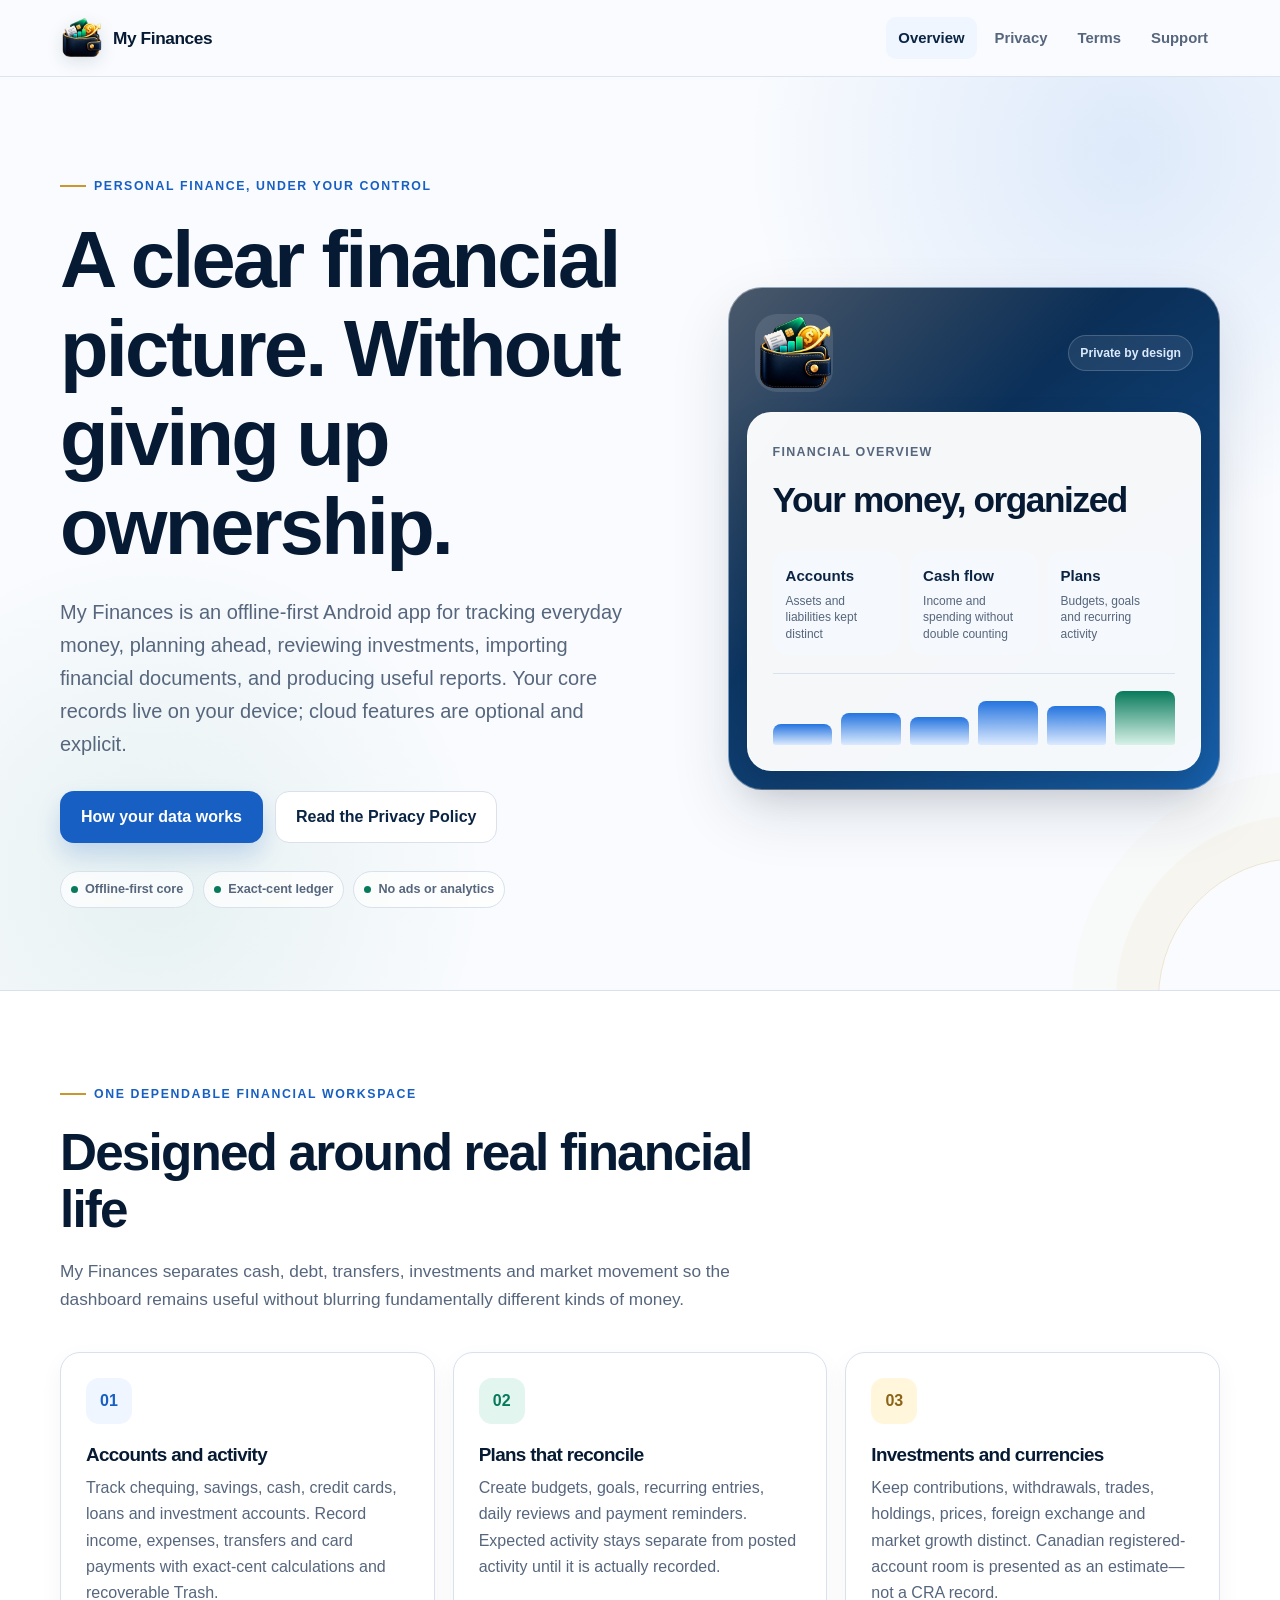
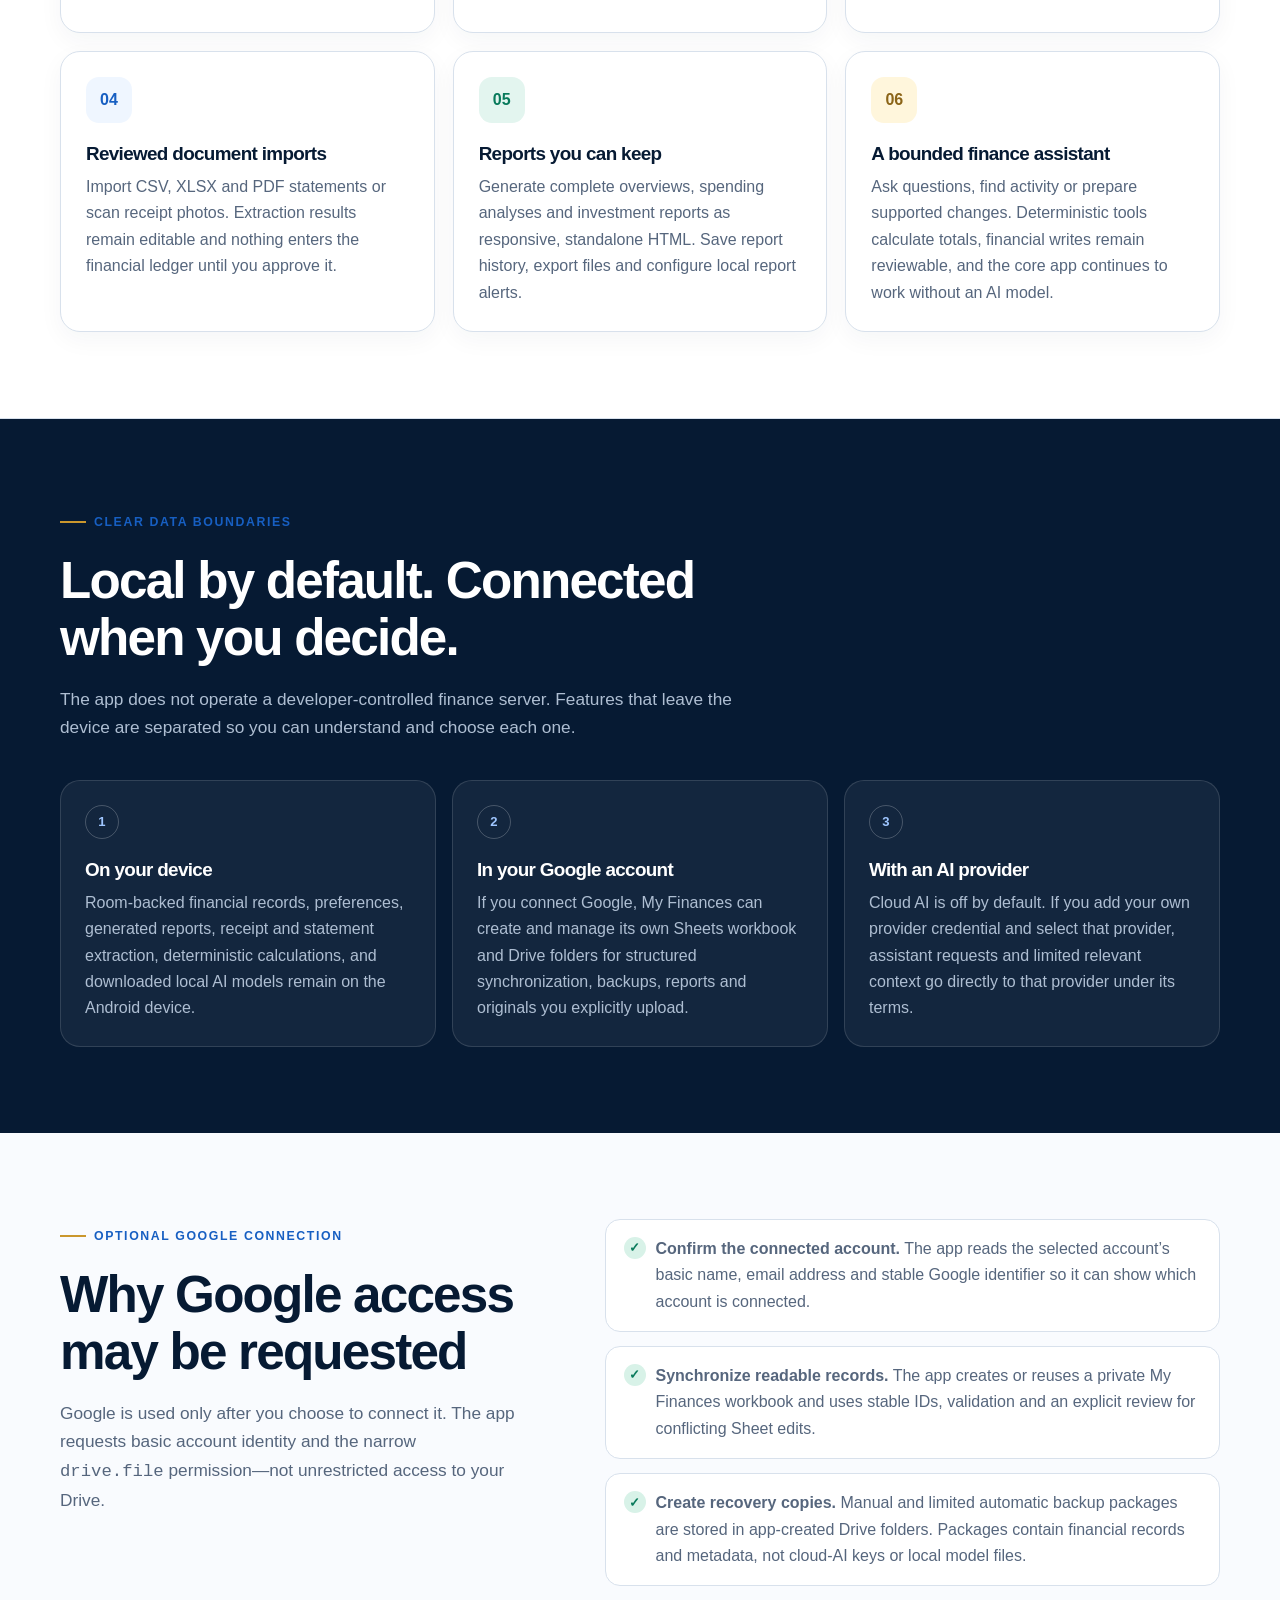
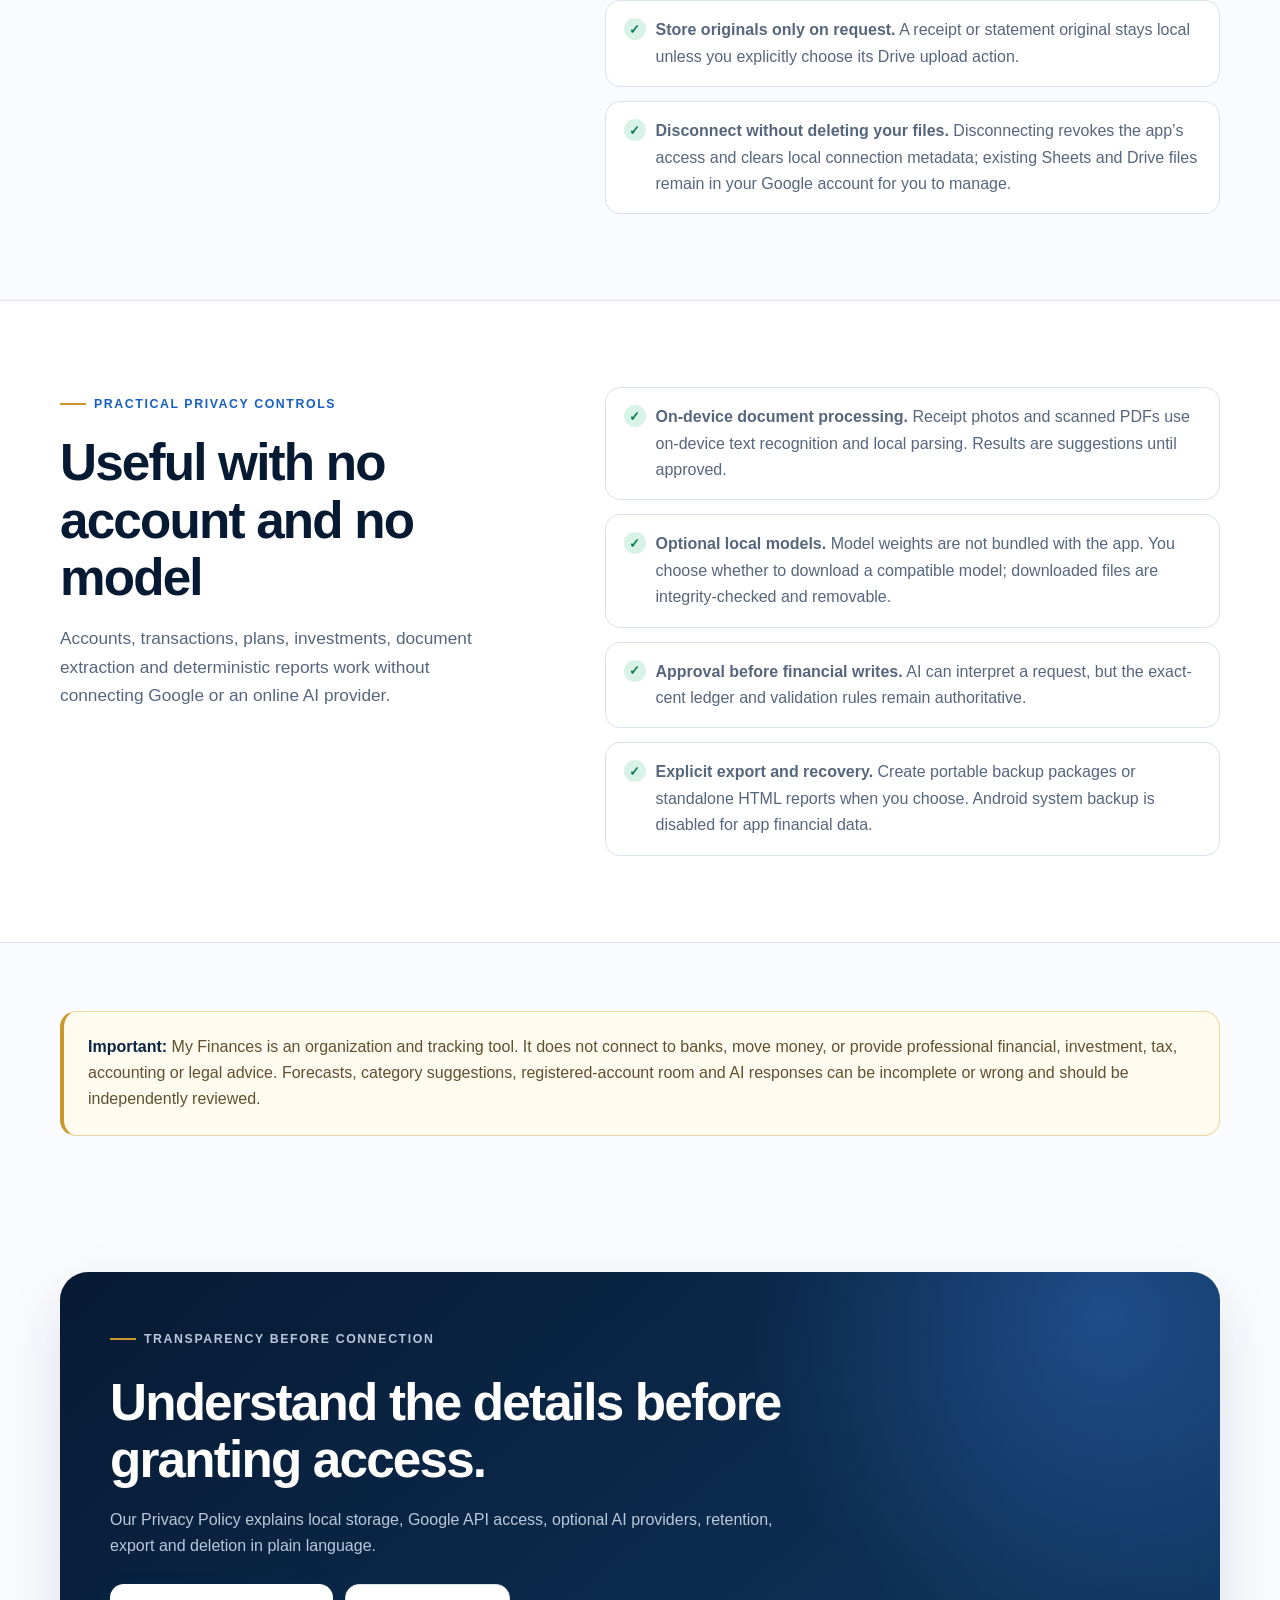
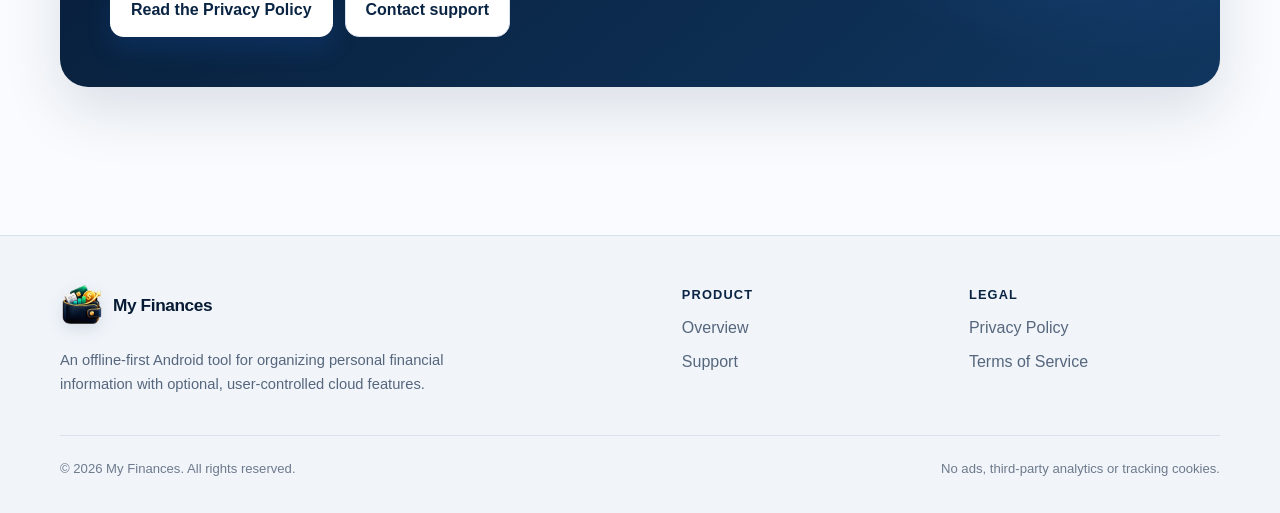
==== index.html @ 4ec8d9cf "Add My Finances public website and legal pages" ====
<!doctype html>
<html lang="en-CA">
<head>
  <meta charset="utf-8">
  <meta name="viewport" content="width=device-width, initial-scale=1">
  <meta name="description" content="My Finances is an offline-first Android app for personal finance tracking, planning, investments, document imports, reports, and optional Google Drive and Sheets synchronization.">
  <meta name="theme-color" content="#0a2444">
  <title>My Finances — Private, practical personal finance</title>
  <link rel="icon" type="image/png" href="assets/my-finances-logo.png">
  <link rel="stylesheet" href="styles.css">
</head>
<body>
  <a class="skip-link" href="#main">Skip to main content</a>
  <header class="site-header">
    <div class="container header-inner">
      <a class="brand" href="index.html" aria-label="My Finances home">
        <img src="assets/my-finances-logo.png" alt="" width="42" height="42">
        <span>My Finances</span>
      </a>
      <nav class="site-nav" aria-label="Main navigation">
        <a href="index.html" aria-current="page">Overview</a>
        <a href="privacy.html">Privacy</a>
        <a href="terms.html">Terms</a>
        <a href="support.html">Support</a>
      </nav>
    </div>
  </header>

  <main id="main">
    <section class="hero">
      <div class="container hero-grid">
        <div>
          <p class="eyebrow">Personal finance, under your control</p>
          <h1>A clear financial picture. Without giving up ownership.</h1>
          <p class="hero-copy">My Finances is an offline-first Android app for tracking everyday money, planning ahead, reviewing investments, importing financial documents, and producing useful reports. Your core records live on your device; cloud features are optional and explicit.</p>
          <div class="button-row">
            <a class="button button-primary" href="#how-data-works">How your data works</a>
            <a class="button button-secondary" href="privacy.html">Read the Privacy Policy</a>
          </div>
          <div class="trust-row" aria-label="Product principles">
            <span class="pill">Offline-first core</span>
            <span class="pill">Exact-cent ledger</span>
            <span class="pill">No ads or analytics</span>
          </div>
        </div>

        <div class="product-frame" aria-label="Illustration of the My Finances experience">
          <div class="product-top">
            <img class="product-logo" src="assets/my-finances-logo.png" alt="My Finances wallet logo" width="78" height="78">
            <span class="secure-badge">Private by design</span>
          </div>
          <div class="dashboard-card">
            <span class="dashboard-label">Financial overview</span>
            <div class="dashboard-title">Your money, organized</div>
            <div class="signal-grid">
              <div class="signal"><strong>Accounts</strong><span>Assets and liabilities kept distinct</span></div>
              <div class="signal"><strong>Cash flow</strong><span>Income and spending without double counting</span></div>
              <div class="signal"><strong>Plans</strong><span>Budgets, goals and recurring activity</span></div>
            </div>
            <div class="trend" aria-label="Decorative six-month trend illustration">
              <i></i><i></i><i></i><i></i><i></i><i></i>
            </div>
          </div>
        </div>
      </div>
    </section>

    <section class="section section-white" aria-labelledby="built-for-life">
      <div class="container">
        <div class="section-heading">
          <p class="eyebrow">One dependable financial workspace</p>
          <h2 id="built-for-life">Designed around real financial life</h2>
          <p class="section-copy">My Finances separates cash, debt, transfers, investments and market movement so the dashboard remains useful without blurring fundamentally different kinds of money.</p>
        </div>
        <div class="feature-grid">
          <article class="feature-card">
            <span class="icon-box">01</span>
            <h3>Accounts and activity</h3>
            <p>Track chequing, savings, cash, credit cards, loans and investment accounts. Record income, expenses, transfers and card payments with exact-cent calculations and recoverable Trash.</p>
          </article>
          <article class="feature-card">
            <span class="icon-box green">02</span>
            <h3>Plans that reconcile</h3>
            <p>Create budgets, goals, recurring entries, daily reviews and payment reminders. Expected activity stays separate from posted activity until it is actually recorded.</p>
          </article>
          <article class="feature-card">
            <span class="icon-box gold">03</span>
            <h3>Investments and currencies</h3>
            <p>Keep contributions, withdrawals, trades, holdings, prices, foreign exchange and market growth distinct. Canadian registered-account room is presented as an estimate—not a CRA record.</p>
          </article>
          <article class="feature-card">
            <span class="icon-box">04</span>
            <h3>Reviewed document imports</h3>
            <p>Import CSV, XLSX and PDF statements or scan receipt photos. Extraction results remain editable and nothing enters the financial ledger until you approve it.</p>
          </article>
          <article class="feature-card">
            <span class="icon-box green">05</span>
            <h3>Reports you can keep</h3>
            <p>Generate complete overviews, spending analyses and investment reports as responsive, standalone HTML. Save report history, export files and configure local report alerts.</p>
          </article>
          <article class="feature-card">
            <span class="icon-box gold">06</span>
            <h3>A bounded finance assistant</h3>
            <p>Ask questions, find activity or prepare supported changes. Deterministic tools calculate totals, financial writes remain reviewable, and the core app continues to work without an AI model.</p>
          </article>
        </div>
      </div>
    </section>

    <section class="section section-navy" id="how-data-works" aria-labelledby="data-heading">
      <div class="container">
        <div class="section-heading">
          <p class="eyebrow">Clear data boundaries</p>
          <h2 id="data-heading">Local by default. Connected when you decide.</h2>
          <p class="section-copy">The app does not operate a developer-controlled finance server. Features that leave the device are separated so you can understand and choose each one.</p>
        </div>
        <div class="data-path">
          <article class="path-card">
            <span class="path-number">1</span>
            <h3>On your device</h3>
            <p>Room-backed financial records, preferences, generated reports, receipt and statement extraction, deterministic calculations, and downloaded local AI models remain on the Android device.</p>
          </article>
          <article class="path-card">
            <span class="path-number">2</span>
            <h3>In your Google account</h3>
            <p>If you connect Google, My Finances can create and manage its own Sheets workbook and Drive folders for structured synchronization, backups, reports and originals you explicitly upload.</p>
          </article>
          <article class="path-card">
            <span class="path-number">3</span>
            <h3>With an AI provider</h3>
            <p>Cloud AI is off by default. If you add your own provider credential and select that provider, assistant requests and limited relevant context go directly to that provider under its terms.</p>
          </article>
        </div>
      </div>
    </section>

    <section class="section" aria-labelledby="google-heading">
      <div class="container split">
        <div>
          <p class="eyebrow">Optional Google connection</p>
          <h2 id="google-heading">Why Google access may be requested</h2>
          <p class="section-copy">Google is used only after you choose to connect it. The app requests basic account identity and the narrow <code>drive.file</code> permission—not unrestricted access to your Drive.</p>
        </div>
        <ul class="check-list">
          <li><strong>Confirm the connected account.</strong> The app reads the selected account’s basic name, email address and stable Google identifier so it can show which account is connected.</li>
          <li><strong>Synchronize readable records.</strong> The app creates or reuses a private My Finances workbook and uses stable IDs, validation and an explicit review for conflicting Sheet edits.</li>
          <li><strong>Create recovery copies.</strong> Manual and limited automatic backup packages are stored in app-created Drive folders. Packages contain financial records and metadata, not cloud-AI keys or local model files.</li>
          <li><strong>Store originals only on request.</strong> A receipt or statement original stays local unless you explicitly choose its Drive upload action.</li>
          <li><strong>Disconnect without deleting your files.</strong> Disconnecting revokes the app’s access and clears local connection metadata; existing Sheets and Drive files remain in your Google account for you to manage.</li>
        </ul>
      </div>
    </section>

    <section class="section section-white" aria-labelledby="private-tools">
      <div class="container split">
        <div>
          <p class="eyebrow">Practical privacy controls</p>
          <h2 id="private-tools">Useful with no account and no model</h2>
          <p class="section-copy">Accounts, transactions, plans, investments, document extraction and deterministic reports work without connecting Google or an online AI provider.</p>
        </div>
        <div>
          <ul class="check-list">
            <li><strong>On-device document processing.</strong> Receipt photos and scanned PDFs use on-device text recognition and local parsing. Results are suggestions until approved.</li>
            <li><strong>Optional local models.</strong> Model weights are not bundled with the app. You choose whether to download a compatible model; downloaded files are integrity-checked and removable.</li>
            <li><strong>Approval before financial writes.</strong> AI can interpret a request, but the exact-cent ledger and validation rules remain authoritative.</li>
            <li><strong>Explicit export and recovery.</strong> Create portable backup packages or standalone HTML reports when you choose. Android system backup is disabled for app financial data.</li>
          </ul>
        </div>
      </div>
    </section>

    <section class="section-tight">
      <div class="container">
        <div class="notice">
          <strong>Important:</strong> My Finances is an organization and tracking tool. It does not connect to banks, move money, or provide professional financial, investment, tax, accounting or legal advice. Forecasts, category suggestions, registered-account room and AI responses can be incomplete or wrong and should be independently reviewed.
        </div>
      </div>
    </section>

    <section class="section-tight">
      <div class="container cta">
        <p class="eyebrow">Transparency before connection</p>
        <h2>Understand the details before granting access.</h2>
        <p>Our Privacy Policy explains local storage, Google API access, optional AI providers, retention, export and deletion in plain language.</p>
        <div class="button-row">
          <a class="button button-primary" href="privacy.html">Read the Privacy Policy</a>
          <a class="button button-secondary" href="support.html">Contact support</a>
        </div>
      </div>
    </section>
  </main>

  <footer class="site-footer">
    <div class="container">
      <div class="footer-grid">
        <div>
          <a class="brand" href="index.html">
            <img src="assets/my-finances-logo.png" alt="" width="42" height="42">
            <span>My Finances</span>
          </a>
          <p class="footer-copy">An offline-first Android tool for organizing personal financial information with optional, user-controlled cloud features.</p>
        </div>
        <div>
          <p class="footer-heading">Product</p>
          <div class="footer-links">
            <a href="index.html">Overview</a>
            <a href="support.html">Support</a>
          </div>
        </div>
        <div>
          <p class="footer-heading">Legal</p>
          <div class="footer-links">
            <a href="privacy.html">Privacy Policy</a>
            <a href="terms.html">Terms of Service</a>
          </div>
        </div>
      </div>
      <div class="footer-bottom">
        <span>© 2026 My Finances. All rights reserved.</span>
        <span>No ads, third-party analytics or tracking cookies.</span>
      </div>
    </div>
  </footer>
</body>
</html>
---- styles.css ----
/* My Finances public website — intentionally dependency-free. */
:root {
  color-scheme: light;
  --navy-950: #061a33;
  --navy-900: #0a2444;
  --navy-800: #10365f;
  --blue-700: #175fc2;
  --blue-600: #2474df;
  --blue-100: #dceaff;
  --blue-050: #eff6ff;
  --green-700: #087a5b;
  --green-100: #d8f2e8;
  --gold-500: #ca972d;
  --gold-100: #f8ebc9;
  --ink: #142033;
  --muted: #56667d;
  --line: #d8e1ec;
  --surface: #ffffff;
  --surface-soft: #f5f8fc;
  --page: #f9fbfe;
  --shadow: 0 24px 60px rgba(8, 35, 68, 0.12);
  --radius-lg: 28px;
  --radius-md: 20px;
  --radius-sm: 13px;
  --content: 1160px;
}

* {
  box-sizing: border-box;
}

html {
  scroll-behavior: smooth;
}

body {
  margin: 0;
  background: var(--page);
  color: var(--ink);
  font-family: Inter, ui-sans-serif, -apple-system, BlinkMacSystemFont, "Segoe UI", Roboto, Helvetica, Arial, sans-serif;
  font-size: 16px;
  line-height: 1.65;
  -webkit-font-smoothing: antialiased;
}

img {
  display: block;
  max-width: 100%;
}

a {
  color: var(--blue-700);
  text-underline-offset: 0.18em;
}

a:hover {
  color: var(--navy-900);
}

code {
  overflow-wrap: anywhere;
  word-break: break-word;
}

a:focus-visible,
button:focus-visible {
  outline: 3px solid rgba(36, 116, 223, 0.35);
  outline-offset: 4px;
  border-radius: 6px;
}

.skip-link {
  position: fixed;
  top: 12px;
  left: 12px;
  z-index: 100;
  padding: 10px 14px;
  border-radius: 10px;
  background: var(--navy-950);
  color: #fff;
  transform: translateY(-160%);
  transition: transform 160ms ease;
}

.skip-link:focus {
  transform: translateY(0);
}

.container {
  width: min(calc(100% - 40px), var(--content));
  margin-inline: auto;
}

.site-header {
  position: sticky;
  top: 0;
  z-index: 20;
  border-bottom: 1px solid rgba(216, 225, 236, 0.86);
  background: rgba(249, 251, 254, 0.94);
  backdrop-filter: blur(16px);
}

.header-inner {
  min-height: 76px;
  display: flex;
  align-items: center;
  justify-content: space-between;
  gap: 28px;
}

.brand {
  display: inline-flex;
  align-items: center;
  gap: 11px;
  color: var(--navy-950);
  font-weight: 800;
  letter-spacing: -0.025em;
  text-decoration: none;
  white-space: nowrap;
}

.brand img {
  width: 42px;
  height: 42px;
  border-radius: 12px;
  object-fit: contain;
  filter: drop-shadow(0 5px 8px rgba(8, 35, 68, 0.12));
}

.brand span {
  font-size: 1.08rem;
}

.site-nav {
  display: flex;
  align-items: center;
  gap: 6px;
}

.site-nav a {
  padding: 9px 12px;
  border-radius: 10px;
  color: var(--muted);
  font-size: 0.93rem;
  font-weight: 650;
  text-decoration: none;
}

.site-nav a:hover,
.site-nav a[aria-current="page"] {
  background: var(--blue-050);
  color: var(--navy-900);
}

.hero {
  position: relative;
  overflow: hidden;
  padding: 92px 0 82px;
  background:
    radial-gradient(circle at 88% 8%, rgba(36, 116, 223, 0.13), transparent 27%),
    radial-gradient(circle at 12% 88%, rgba(8, 122, 91, 0.08), transparent 24%);
}

.hero::after {
  content: "";
  position: absolute;
  width: 280px;
  height: 280px;
  right: -160px;
  bottom: -150px;
  border: 1px solid rgba(202, 151, 45, 0.22);
  border-radius: 50%;
  box-shadow: 0 0 0 42px rgba(202, 151, 45, 0.04), 0 0 0 86px rgba(202, 151, 45, 0.025);
  pointer-events: none;
}

.hero-grid {
  display: grid;
  grid-template-columns: 1.08fr 0.92fr;
  align-items: center;
  gap: clamp(42px, 7vw, 90px);
}

.eyebrow {
  display: inline-flex;
  align-items: center;
  gap: 8px;
  margin: 0 0 20px;
  color: var(--blue-700);
  font-size: 0.77rem;
  font-weight: 800;
  letter-spacing: 0.13em;
  text-transform: uppercase;
}

.eyebrow::before {
  width: 26px;
  height: 2px;
  content: "";
  background: var(--gold-500);
}

h1,
h2,
h3 {
  color: var(--navy-950);
  line-height: 1.12;
  letter-spacing: -0.035em;
}

h1 {
  max-width: 760px;
  margin: 0 0 24px;
  font-size: clamp(2.75rem, 6.2vw, 5.25rem);
  font-weight: 850;
}

h2 {
  margin: 0 0 18px;
  font-size: clamp(2rem, 4vw, 3.25rem);
  font-weight: 820;
}

h3 {
  margin: 0 0 10px;
  font-size: 1.18rem;
  font-weight: 780;
}

.hero-copy {
  max-width: 650px;
  margin: 0 0 30px;
  color: var(--muted);
  font-size: clamp(1.06rem, 2vw, 1.25rem);
}

.button-row {
  display: flex;
  flex-wrap: wrap;
  gap: 12px;
}

.button {
  display: inline-flex;
  min-height: 48px;
  align-items: center;
  justify-content: center;
  padding: 12px 20px;
  border: 1px solid transparent;
  border-radius: 14px;
  font-weight: 750;
  text-decoration: none;
  transition: transform 160ms ease, box-shadow 160ms ease, background 160ms ease;
}

.button:hover {
  transform: translateY(-1px);
}

.button-primary {
  background: var(--blue-700);
  color: #fff;
  box-shadow: 0 12px 24px rgba(23, 95, 194, 0.2);
}

.button-primary:hover {
  background: var(--navy-800);
  color: #fff;
}

.button-secondary {
  border-color: var(--line);
  background: var(--surface);
  color: var(--navy-900);
}

.button-secondary:hover {
  border-color: #b8c9dc;
  background: var(--blue-050);
}

.trust-row {
  display: flex;
  flex-wrap: wrap;
  gap: 9px;
  margin-top: 28px;
}

.pill {
  display: inline-flex;
  align-items: center;
  gap: 7px;
  padding: 7px 10px;
  border: 1px solid var(--line);
  border-radius: 999px;
  background: rgba(255, 255, 255, 0.72);
  color: var(--muted);
  font-size: 0.79rem;
  font-weight: 690;
}

.pill::before {
  width: 7px;
  height: 7px;
  content: "";
  border-radius: 50%;
  background: var(--green-700);
}

.product-frame {
  position: relative;
  padding: 18px;
  border: 1px solid rgba(255, 255, 255, 0.4);
  border-radius: 34px;
  background: linear-gradient(145deg, var(--navy-950), #0f4278 65%, #1762af);
  box-shadow: var(--shadow);
  color: #fff;
}

.product-frame::before {
  position: absolute;
  inset: -1px;
  content: "";
  border-radius: inherit;
  background: linear-gradient(135deg, rgba(255,255,255,.28), transparent 40%);
  pointer-events: none;
}

.product-top {
  position: relative;
  display: flex;
  align-items: center;
  justify-content: space-between;
  gap: 14px;
  padding: 8px 8px 20px;
}

.product-logo {
  width: 78px;
  height: 78px;
  border-radius: 22px;
  background: rgba(255,255,255,.11);
  object-fit: contain;
}

.secure-badge {
  padding: 7px 11px;
  border: 1px solid rgba(255,255,255,.18);
  border-radius: 999px;
  background: rgba(255,255,255,.08);
  color: #dbeaff;
  font-size: .76rem;
  font-weight: 700;
}

.dashboard-card {
  position: relative;
  padding: 25px;
  border: 1px solid rgba(255,255,255,.5);
  border-radius: 24px;
  background: rgba(255,255,255,.96);
  color: var(--ink);
  box-shadow: 0 18px 35px rgba(0,0,0,.16);
}

.dashboard-label {
  color: var(--muted);
  font-size: .78rem;
  font-weight: 800;
  letter-spacing: .1em;
  text-transform: uppercase;
}

.dashboard-title {
  margin: 7px 0 22px;
  color: var(--navy-950);
  font-size: clamp(1.6rem, 4vw, 2.2rem);
  font-weight: 820;
  letter-spacing: -.04em;
}

.signal-grid {
  display: grid;
  grid-template-columns: repeat(3, 1fr);
  gap: 10px;
}

.signal {
  min-height: 92px;
  padding: 13px;
  border-radius: 15px;
  background: var(--surface-soft);
}

.signal strong,
.signal span {
  display: block;
}

.signal strong {
  margin-bottom: 4px;
  color: var(--navy-900);
  font-size: .94rem;
}

.signal span {
  color: var(--muted);
  font-size: .75rem;
  line-height: 1.35;
}

.trend {
  display: flex;
  height: 72px;
  align-items: end;
  gap: 9px;
  margin-top: 18px;
  padding-top: 10px;
  border-top: 1px solid var(--line);
}

.trend i {
  flex: 1;
  min-width: 9px;
  border-radius: 8px 8px 3px 3px;
  background: linear-gradient(180deg, var(--blue-600), var(--blue-100));
}

.trend i:nth-child(1) { height: 34%; }
.trend i:nth-child(2) { height: 52%; }
.trend i:nth-child(3) { height: 45%; }
.trend i:nth-child(4) { height: 72%; }
.trend i:nth-child(5) { height: 63%; }
.trend i:nth-child(6) { height: 88%; background: linear-gradient(180deg, var(--green-700), var(--green-100)); }

.section {
  padding: 86px 0;
}

.section-tight {
  padding: 68px 0;
}

.section-white {
  border-block: 1px solid var(--line);
  background: var(--surface);
}

.section-navy {
  background: var(--navy-950);
  color: #dce6f2;
}

.section-navy h2,
.section-navy h3 {
  color: #fff;
}

.section-navy .section-copy {
  color: #aebed2;
}

.section-heading {
  max-width: 760px;
  margin-bottom: 38px;
}

.section-copy {
  max-width: 700px;
  margin: 0;
  color: var(--muted);
  font-size: 1.08rem;
}

.feature-grid {
  display: grid;
  grid-template-columns: repeat(3, 1fr);
  gap: 18px;
}

.feature-card {
  min-height: 250px;
  padding: 25px;
  border: 1px solid var(--line);
  border-radius: var(--radius-md);
  background: var(--surface);
  box-shadow: 0 8px 24px rgba(8, 35, 68, 0.045);
}

.feature-card p {
  margin: 0;
  color: var(--muted);
}

.icon-box {
  display: inline-grid;
  width: 46px;
  height: 46px;
  margin-bottom: 20px;
  place-items: center;
  border-radius: 13px;
  background: var(--blue-050);
  color: var(--blue-700);
  font-weight: 850;
}

.icon-box.green {
  background: #e3f5ef;
  color: var(--green-700);
}

.icon-box.gold {
  background: #fff6dc;
  color: #8b6417;
}

.data-path {
  display: grid;
  grid-template-columns: repeat(3, 1fr);
  gap: 16px;
}

.path-card {
  position: relative;
  padding: 24px;
  border: 1px solid rgba(255,255,255,.13);
  border-radius: var(--radius-md);
  background: rgba(255,255,255,.055);
}

.path-number {
  display: inline-grid;
  width: 34px;
  height: 34px;
  margin-bottom: 20px;
  place-items: center;
  border: 1px solid rgba(255,255,255,.22);
  border-radius: 50%;
  color: #9fc6ff;
  font-size: .82rem;
  font-weight: 800;
}

.path-card p {
  margin: 0;
  color: #aebed2;
}

.split {
  display: grid;
  grid-template-columns: .85fr 1.15fr;
  align-items: start;
  gap: clamp(36px, 7vw, 92px);
}

.check-list {
  display: grid;
  gap: 14px;
  margin: 0;
  padding: 0;
  list-style: none;
}

.check-list li {
  position: relative;
  padding: 16px 18px 16px 50px;
  border: 1px solid var(--line);
  border-radius: 15px;
  background: var(--surface);
  color: var(--muted);
}

.check-list li::before {
  position: absolute;
  top: 17px;
  left: 18px;
  display: grid;
  width: 22px;
  height: 22px;
  content: "✓";
  place-items: center;
  border-radius: 50%;
  background: var(--green-100);
  color: var(--green-700);
  font-size: .8rem;
  font-weight: 900;
}

.notice {
  padding: 22px 24px;
  border: 1px solid #ead59e;
  border-left: 4px solid var(--gold-500);
  border-radius: 16px;
  background: #fffbef;
  color: #5f5130;
}

.notice strong {
  color: var(--navy-900);
}

.cta {
  padding: 50px;
  border-radius: var(--radius-lg);
  background:
    radial-gradient(circle at 90% 10%, rgba(66, 145, 255, 0.32), transparent 32%),
    linear-gradient(140deg, var(--navy-950), var(--navy-800));
  color: #dce6f2;
  box-shadow: var(--shadow);
}

.cta h2 {
  max-width: 780px;
  color: #fff;
}

.cta p {
  max-width: 700px;
  margin-bottom: 25px;
  color: #b9c8da;
}

.cta .button-primary {
  background: #fff;
  color: var(--navy-900);
}

.cta .button-primary:hover {
  background: var(--blue-050);
}

.site-footer {
  margin-top: 80px;
  padding: 48px 0 34px;
  border-top: 1px solid var(--line);
  background: #f1f5fa;
}

.footer-grid {
  display: grid;
  grid-template-columns: 1.4fr .6fr .6fr;
  gap: 36px;
}

.footer-copy {
  max-width: 430px;
  margin: 14px 0 0;
  color: var(--muted);
  font-size: .92rem;
}

.footer-heading {
  margin: 0 0 10px;
  color: var(--navy-900);
  font-size: .8rem;
  font-weight: 800;
  letter-spacing: .09em;
  text-transform: uppercase;
}

.footer-links {
  display: grid;
  gap: 8px;
}

.footer-links a {
  color: var(--muted);
  text-decoration: none;
}

.footer-links a:hover {
  color: var(--blue-700);
  text-decoration: underline;
}

.footer-bottom {
  display: flex;
  justify-content: space-between;
  gap: 24px;
  margin-top: 38px;
  padding-top: 22px;
  border-top: 1px solid var(--line);
  color: #6d7a8c;
  font-size: .82rem;
}

/* Legal and support pages */
.page-hero {
  padding: 72px 0 58px;
  border-bottom: 1px solid var(--line);
  background:
    radial-gradient(circle at 82% 4%, rgba(36, 116, 223, .12), transparent 28%),
    var(--surface);
}

.page-hero h1 {
  max-width: 860px;
  font-size: clamp(2.5rem, 6vw, 4.4rem);
}

.page-intro {
  max-width: 760px;
  margin: 0;
  color: var(--muted);
  font-size: 1.12rem;
}

.meta-row {
  display: flex;
  flex-wrap: wrap;
  gap: 9px;
  margin-top: 25px;
}

.meta-tag {
  padding: 7px 11px;
  border: 1px solid var(--line);
  border-radius: 999px;
  background: var(--surface-soft);
  color: var(--muted);
  font-size: .79rem;
  font-weight: 700;
}

.legal-layout {
  display: grid;
  grid-template-columns: 230px minmax(0, 760px);
  justify-content: center;
  gap: 64px;
  padding: 66px 0 20px;
}

.toc {
  position: sticky;
  top: 106px;
  align-self: start;
  padding: 18px;
  border: 1px solid var(--line);
  border-radius: 16px;
  background: var(--surface);
}

.toc strong {
  display: block;
  margin-bottom: 10px;
  color: var(--navy-900);
  font-size: .78rem;
  letter-spacing: .08em;
  text-transform: uppercase;
}

.toc a {
  display: block;
  padding: 5px 0;
  color: var(--muted);
  font-size: .86rem;
  text-decoration: none;
}

.toc a:hover {
  color: var(--blue-700);
}

.legal-content section {
  scroll-margin-top: 110px;
  margin-bottom: 44px;
}

.legal-content {
  min-width: 0;
}

.legal-content h2 {
  margin-bottom: 15px;
  font-size: 1.65rem;
  letter-spacing: -.025em;
}

.legal-content h3 {
  margin-top: 26px;
  font-size: 1.05rem;
  letter-spacing: -.01em;
}

.legal-content p,
.legal-content li {
  color: #435269;
}

.legal-content ul,
.legal-content ol {
  padding-left: 1.3rem;
}

.legal-content li + li {
  margin-top: 8px;
}

.legal-summary {
  margin-bottom: 34px;
  padding: 24px;
  border: 1px solid #c9dcf7;
  border-radius: 18px;
  background: var(--blue-050);
}

.legal-summary p:last-child {
  margin-bottom: 0;
}

.table-wrap {
  overflow-x: auto;
  margin: 20px 0;
  border: 1px solid var(--line);
  border-radius: 15px;
  background: var(--surface);
}

table {
  width: 100%;
  border-collapse: collapse;
  font-size: .92rem;
}

th,
td {
  padding: 14px 16px;
  border-bottom: 1px solid var(--line);
  text-align: left;
  vertical-align: top;
}

th {
  background: var(--surface-soft);
  color: var(--navy-900);
  font-size: .79rem;
  letter-spacing: .04em;
  text-transform: uppercase;
}

tr:last-child td {
  border-bottom: 0;
}

.contact-card {
  padding: 28px;
  border: 1px solid var(--line);
  border-radius: var(--radius-md);
  background: var(--surface);
}

.contact-address {
  display: inline-block;
  margin-top: 5px;
  font-size: 1.03rem;
  font-weight: 750;
  word-break: break-word;
}

.support-grid {
  display: grid;
  grid-template-columns: repeat(2, 1fr);
  gap: 18px;
}

.support-card {
  padding: 25px;
  border: 1px solid var(--line);
  border-radius: var(--radius-md);
  background: var(--surface);
}

.support-card p {
  margin-bottom: 0;
  color: var(--muted);
}

.faq-list {
  display: grid;
  gap: 12px;
}

details {
  border: 1px solid var(--line);
  border-radius: 15px;
  background: var(--surface);
}

summary {
  padding: 17px 20px;
  color: var(--navy-900);
  font-weight: 750;
  cursor: pointer;
}

details p {
  margin: 0;
  padding: 0 20px 19px;
  color: var(--muted);
}

@media (max-width: 900px) {
  .hero-grid,
  .split,
  .legal-layout {
    grid-template-columns: 1fr;
  }

  .feature-grid,
  .data-path {
    grid-template-columns: repeat(2, 1fr);
  }

  .legal-layout {
    gap: 30px;
  }

  .toc {
    position: static;
    display: grid;
    grid-template-columns: repeat(2, 1fr);
    column-gap: 18px;
  }

  .toc strong {
    grid-column: 1 / -1;
  }

  .footer-grid {
    grid-template-columns: 1fr 1fr;
  }

  .footer-grid > :first-child {
    grid-column: 1 / -1;
  }
}

@media (max-width: 680px) {
  .container {
    width: min(calc(100% - 28px), var(--content));
  }

  .site-header {
    position: static;
  }

  .header-inner {
    min-height: auto;
    align-items: flex-start;
    flex-direction: column;
    gap: 10px;
    padding-block: 14px 12px;
  }

  .site-nav {
    width: 100%;
    overflow-x: auto;
    padding-bottom: 2px;
  }

  .site-nav a {
    padding: 7px 9px;
    font-size: .84rem;
    white-space: nowrap;
  }

  .hero {
    padding: 62px 0;
  }

  h1 {
    font-size: clamp(2.45rem, 13vw, 3.5rem);
  }

  .product-frame {
    padding: 12px;
    border-radius: 25px;
  }

  .dashboard-card {
    padding: 19px;
  }

  .signal-grid,
  .feature-grid,
  .data-path,
  .support-grid,
  .footer-grid {
    grid-template-columns: 1fr;
  }

  .footer-grid > :first-child {
    grid-column: auto;
  }

  .section,
  .section-tight {
    padding: 62px 0;
  }

  .cta {
    padding: 30px 24px;
  }

  .page-hero {
    padding: 54px 0 42px;
  }

  .legal-layout {
    padding-top: 42px;
  }

  .toc {
    grid-template-columns: 1fr;
  }

  .footer-bottom {
    align-items: flex-start;
    flex-direction: column;
  }
}

@media (prefers-reduced-motion: reduce) {
  *,
  *::before,
  *::after {
    scroll-behavior: auto !important;
    transition-duration: 0.01ms !important;
    animation-duration: 0.01ms !important;
    animation-iteration-count: 1 !important;
  }
}

@media print {
  .site-header,
  .site-footer,
  .toc,
  .button-row {
    display: none !important;
  }

  body {
    background: #fff;
    color: #000;
  }

  .page-hero,
  .legal-layout {
    padding: 20px 0;
  }

  .legal-layout {
    display: block;
  }
}
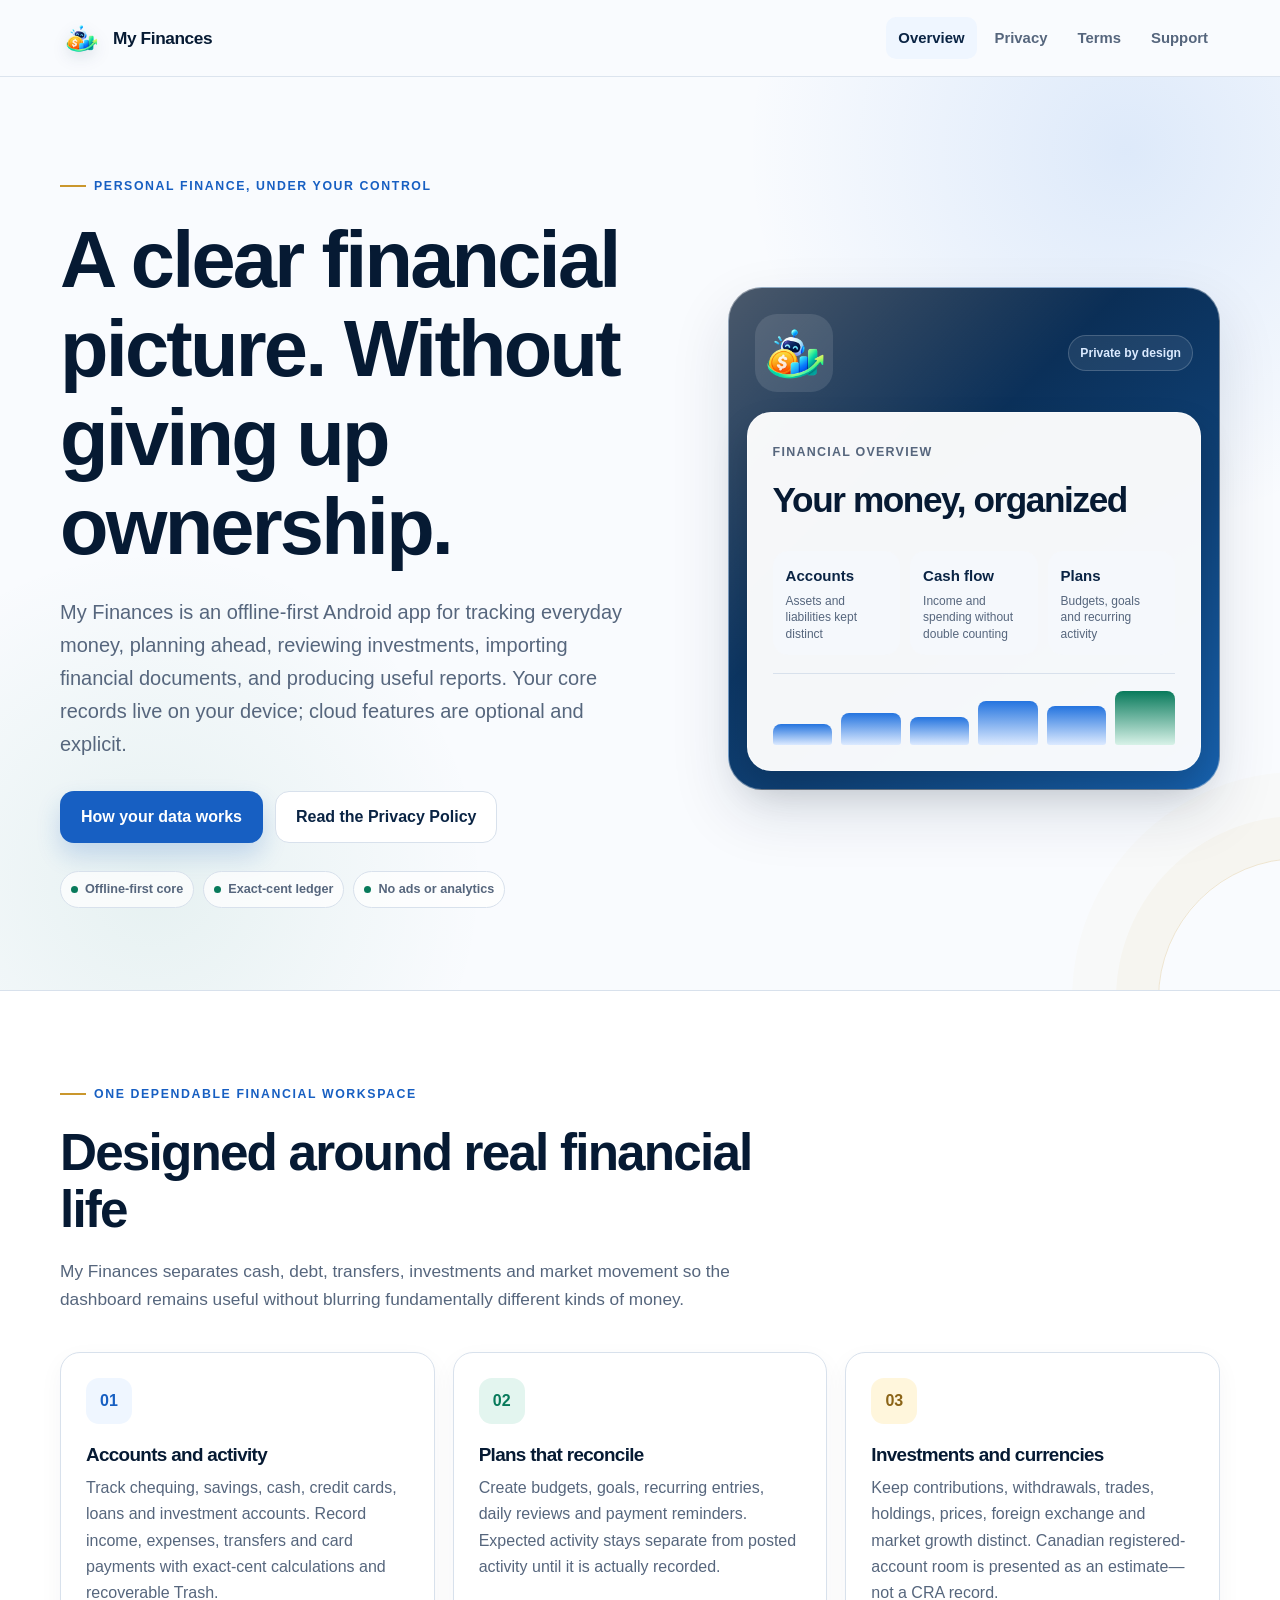
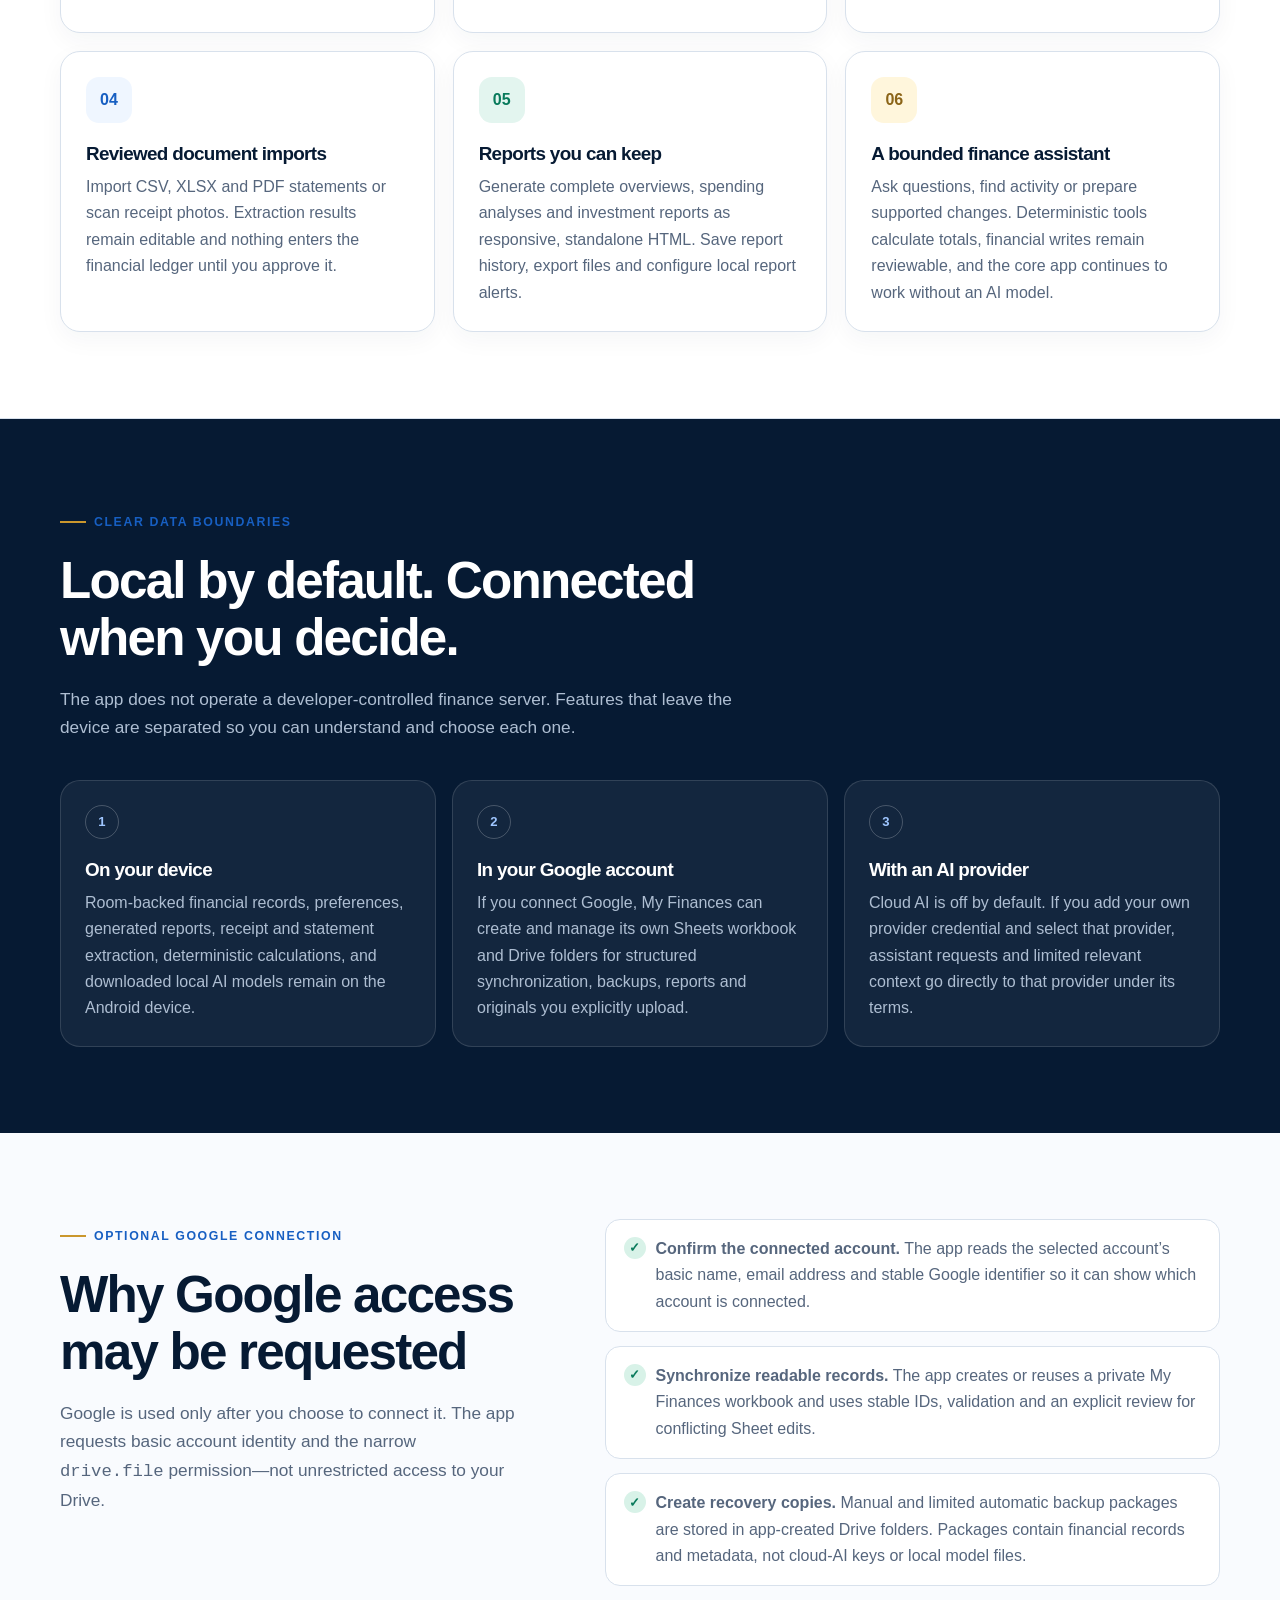
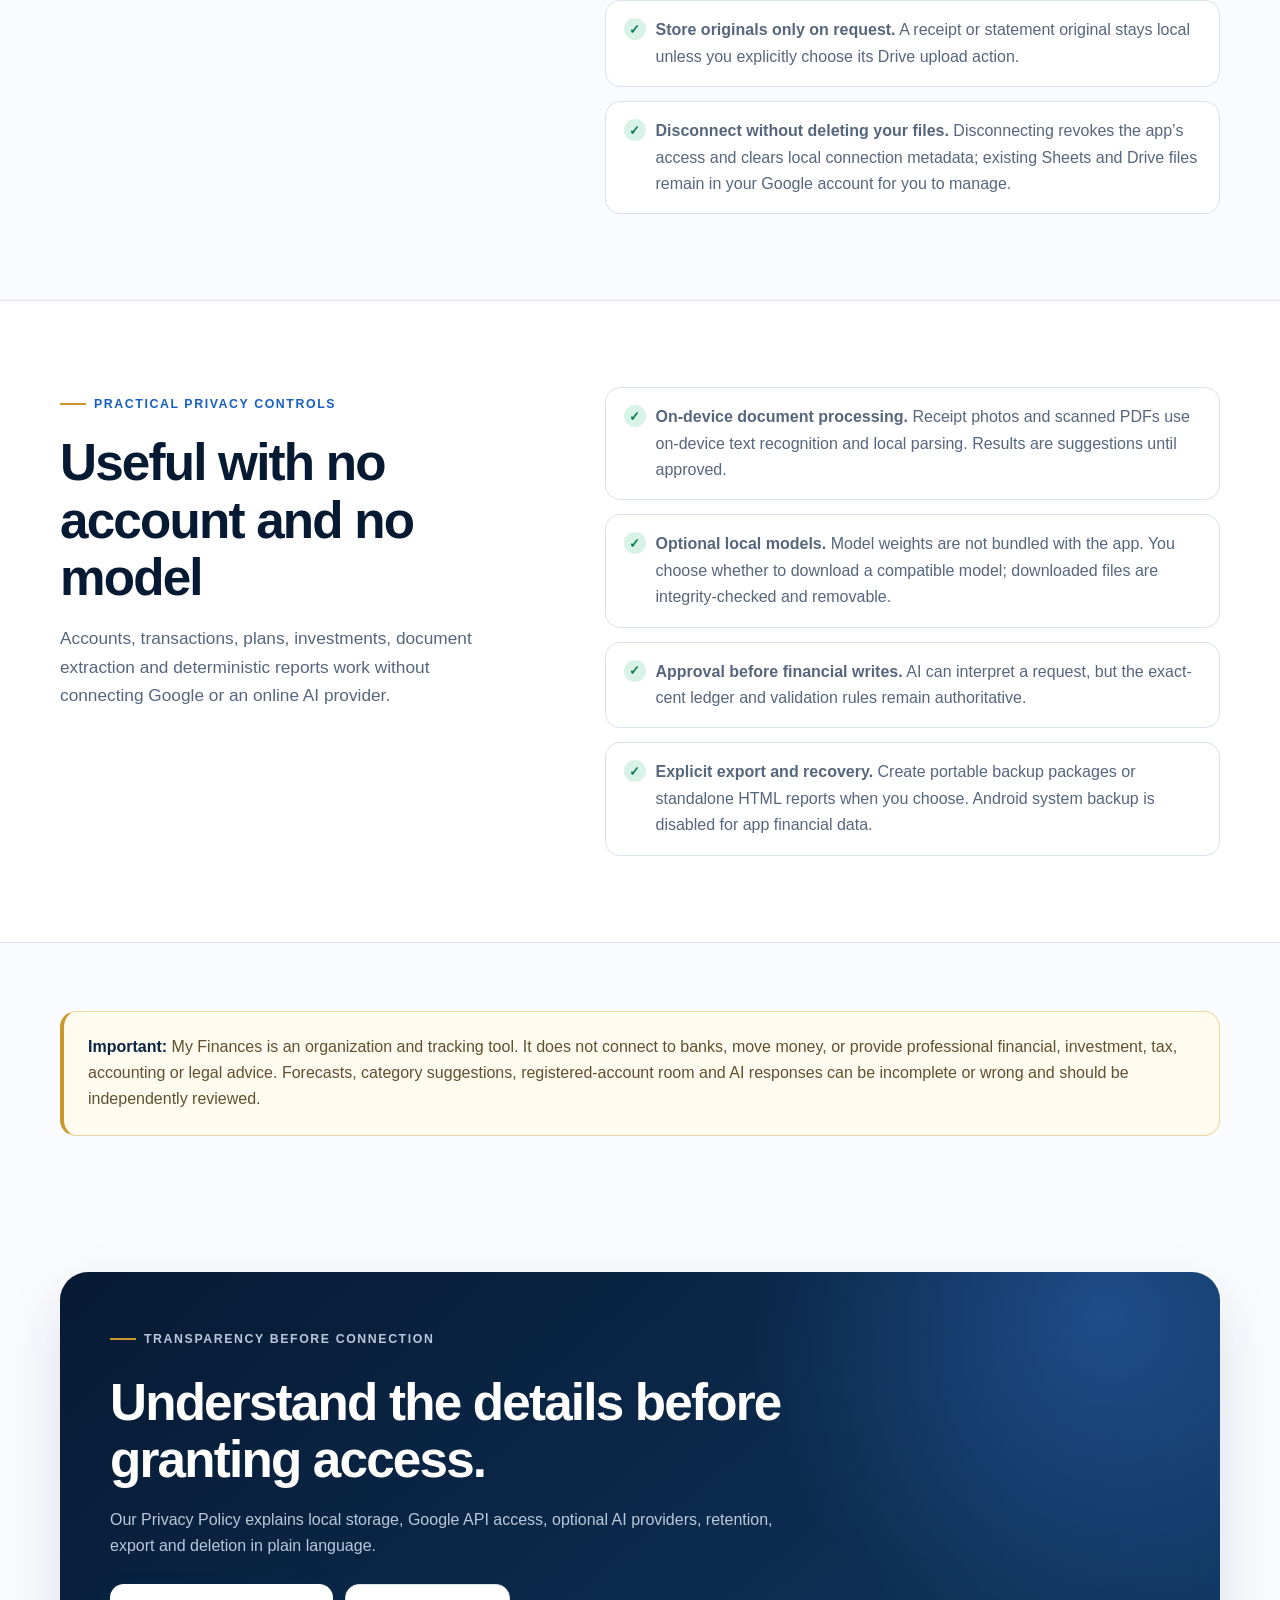
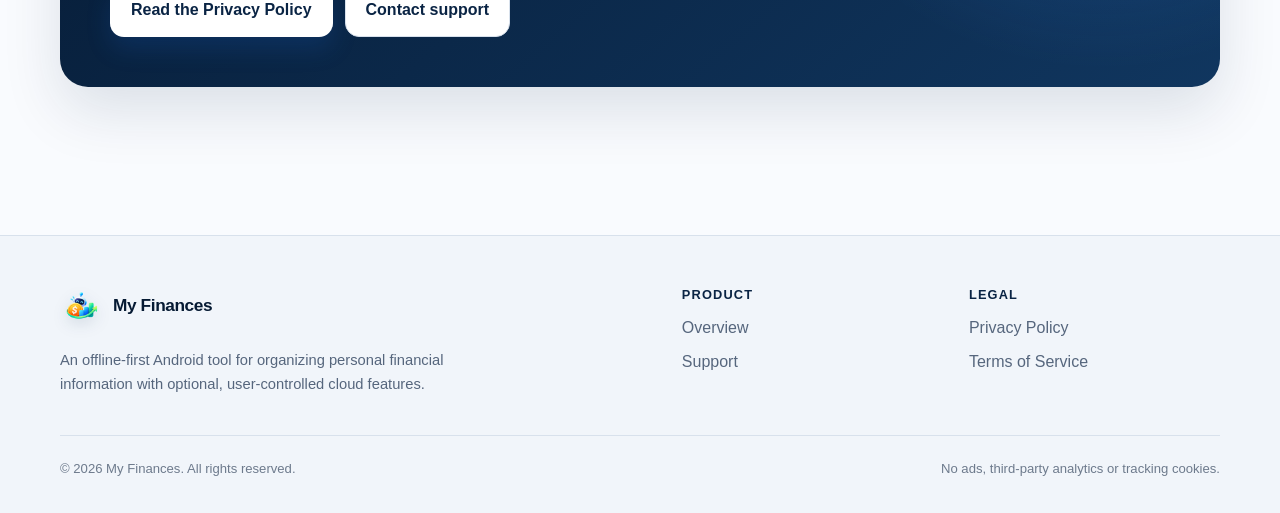
==== commit 2894943e: "Prepare API 36 release and correct liability net worth" ====
--- a/index.html
+++ b/index.html
@@ -6,7 +6,7 @@
   <meta name="description" content="My Finances is an offline-first Android app for personal finance tracking, planning, investments, document imports, reports, and optional Google Drive and Sheets synchronization.">
   <meta name="theme-color" content="#0a2444">
   <title>My Finances — Private, practical personal finance</title>
-  <link rel="icon" type="image/png" href="assets/my-finances-logo.png">
+  <link rel="icon" type="image/png" href="assets/my-finances-logo.png?v=2">
   <link rel="stylesheet" href="styles.css">
 </head>
 <body>
@@ -14,7 +14,7 @@
   <header class="site-header">
     <div class="container header-inner">
       <a class="brand" href="index.html" aria-label="My Finances home">
-        <img src="assets/my-finances-logo.png" alt="" width="42" height="42">
+        <img src="assets/my-finances-logo.png?v=2" alt="" width="42" height="42">
         <span>My Finances</span>
       </a>
       <nav class="site-nav" aria-label="Main navigation">
@@ -46,7 +46,7 @@
 
         <div class="product-frame" aria-label="Illustration of the My Finances experience">
           <div class="product-top">
-            <img class="product-logo" src="assets/my-finances-logo.png" alt="My Finances wallet logo" width="78" height="78">
+            <img class="product-logo" src="assets/my-finances-logo.png?v=2" alt="My Finances AI finance assistant logo" width="78" height="78">
             <span class="secure-badge">Private by design</span>
           </div>
           <div class="dashboard-card">
@@ -195,7 +195,7 @@
       <div class="footer-grid">
         <div>
           <a class="brand" href="index.html">
-            <img src="assets/my-finances-logo.png" alt="" width="42" height="42">
+            <img src="assets/my-finances-logo.png?v=2" alt="" width="42" height="42">
             <span>My Finances</span>
           </a>
           <p class="footer-copy">An offline-first Android tool for organizing personal financial information with optional, user-controlled cloud features.</p>
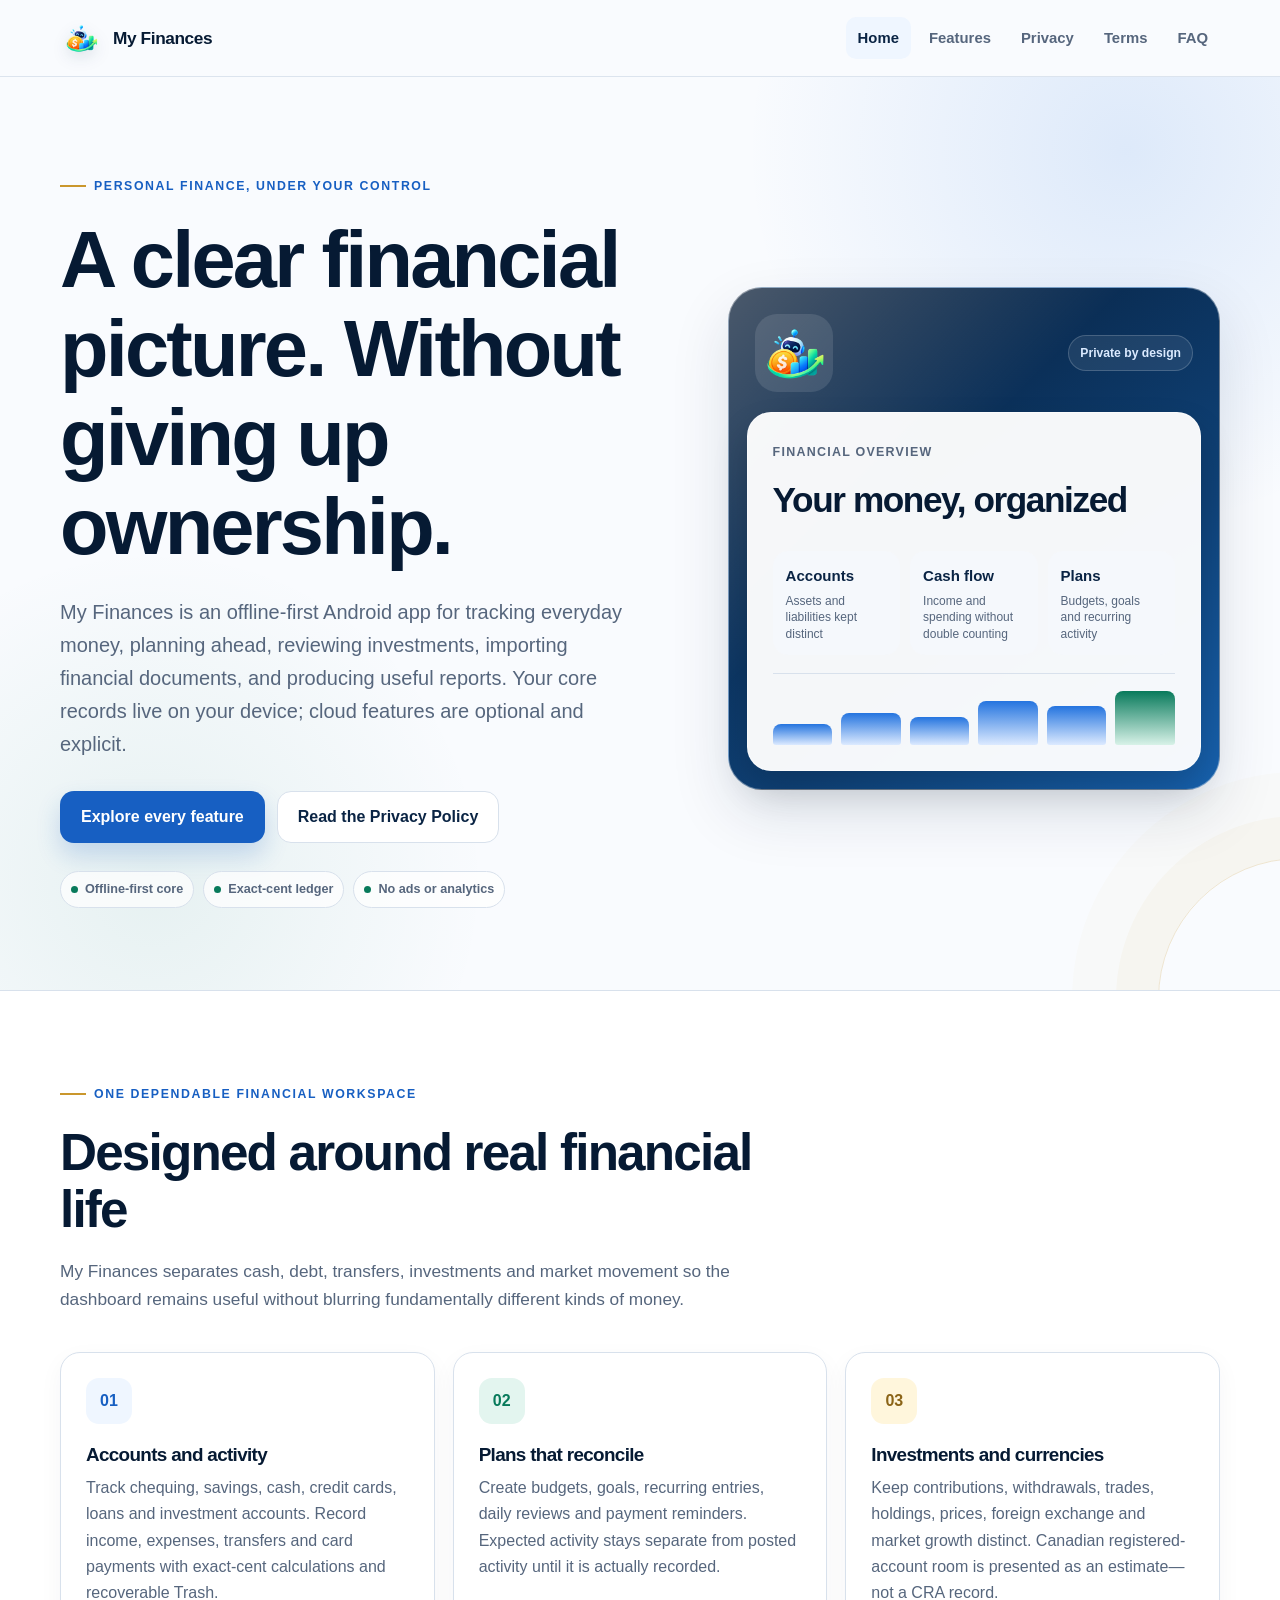
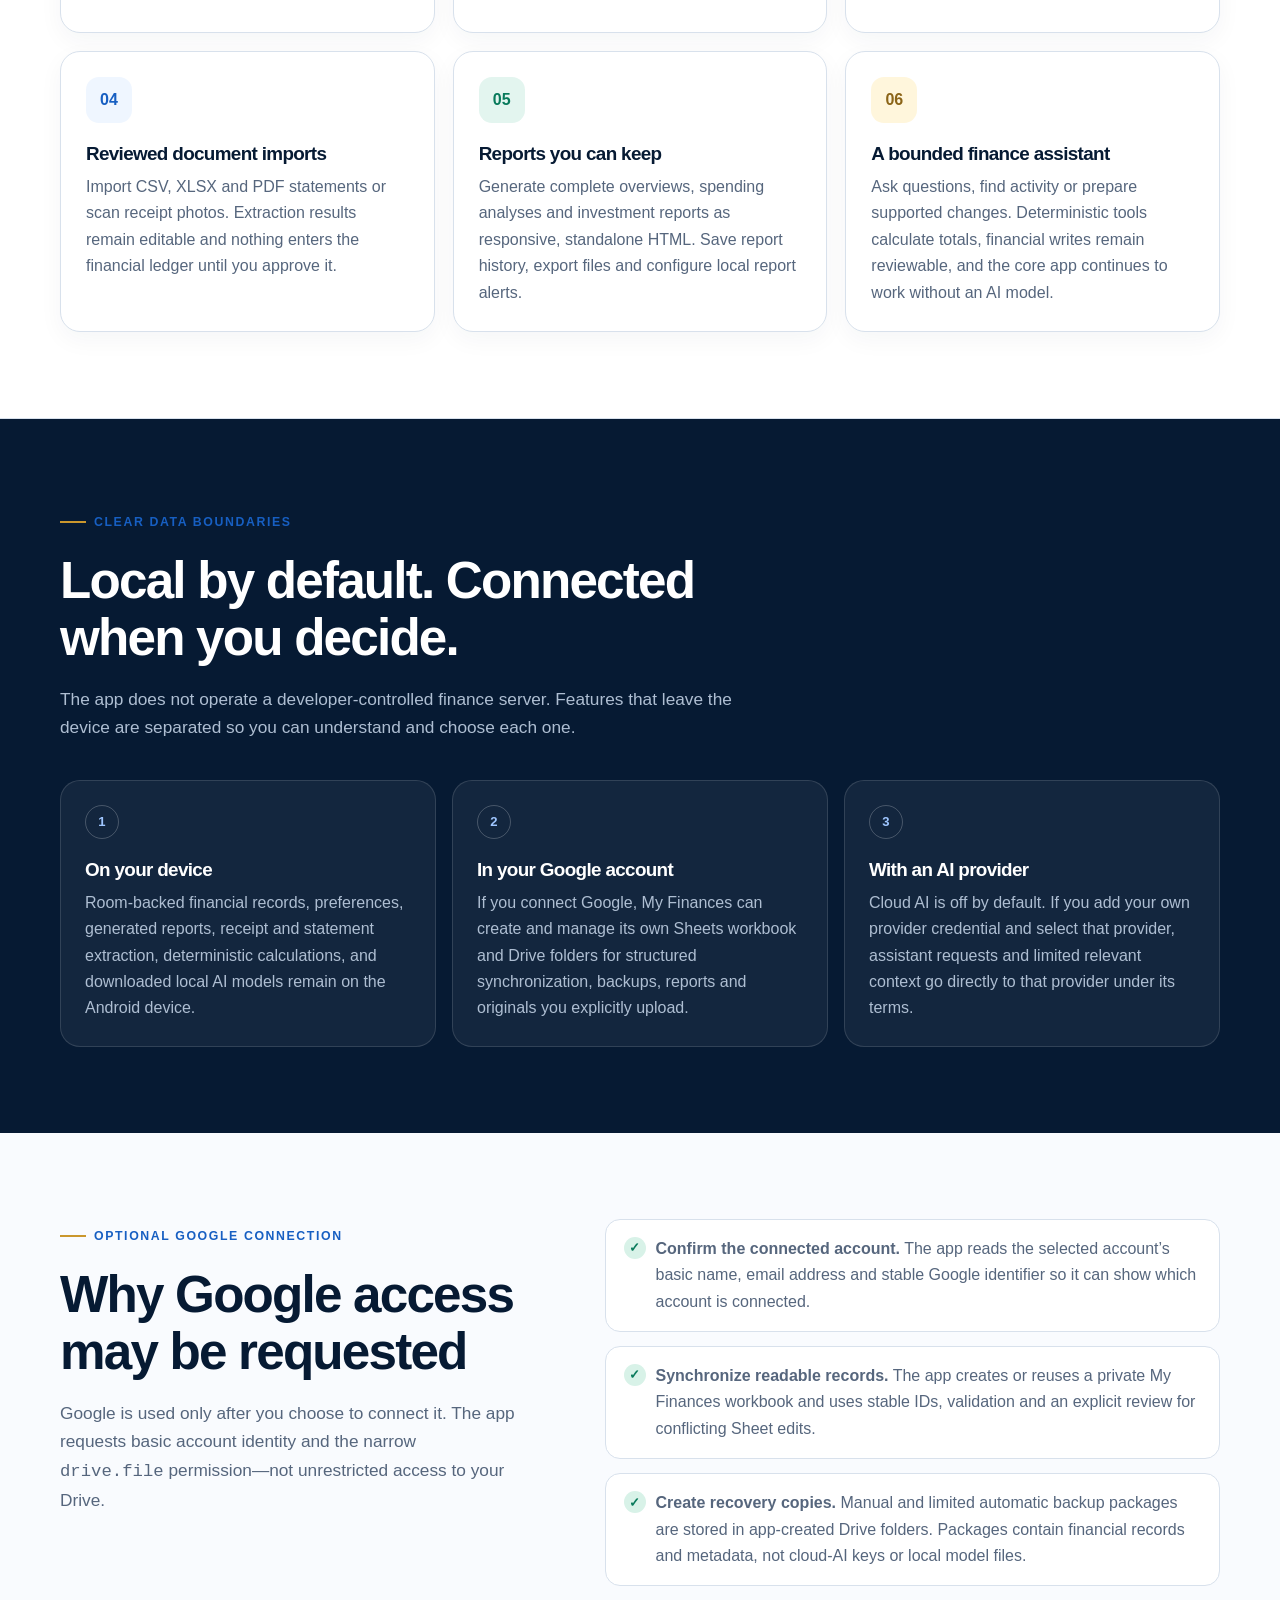
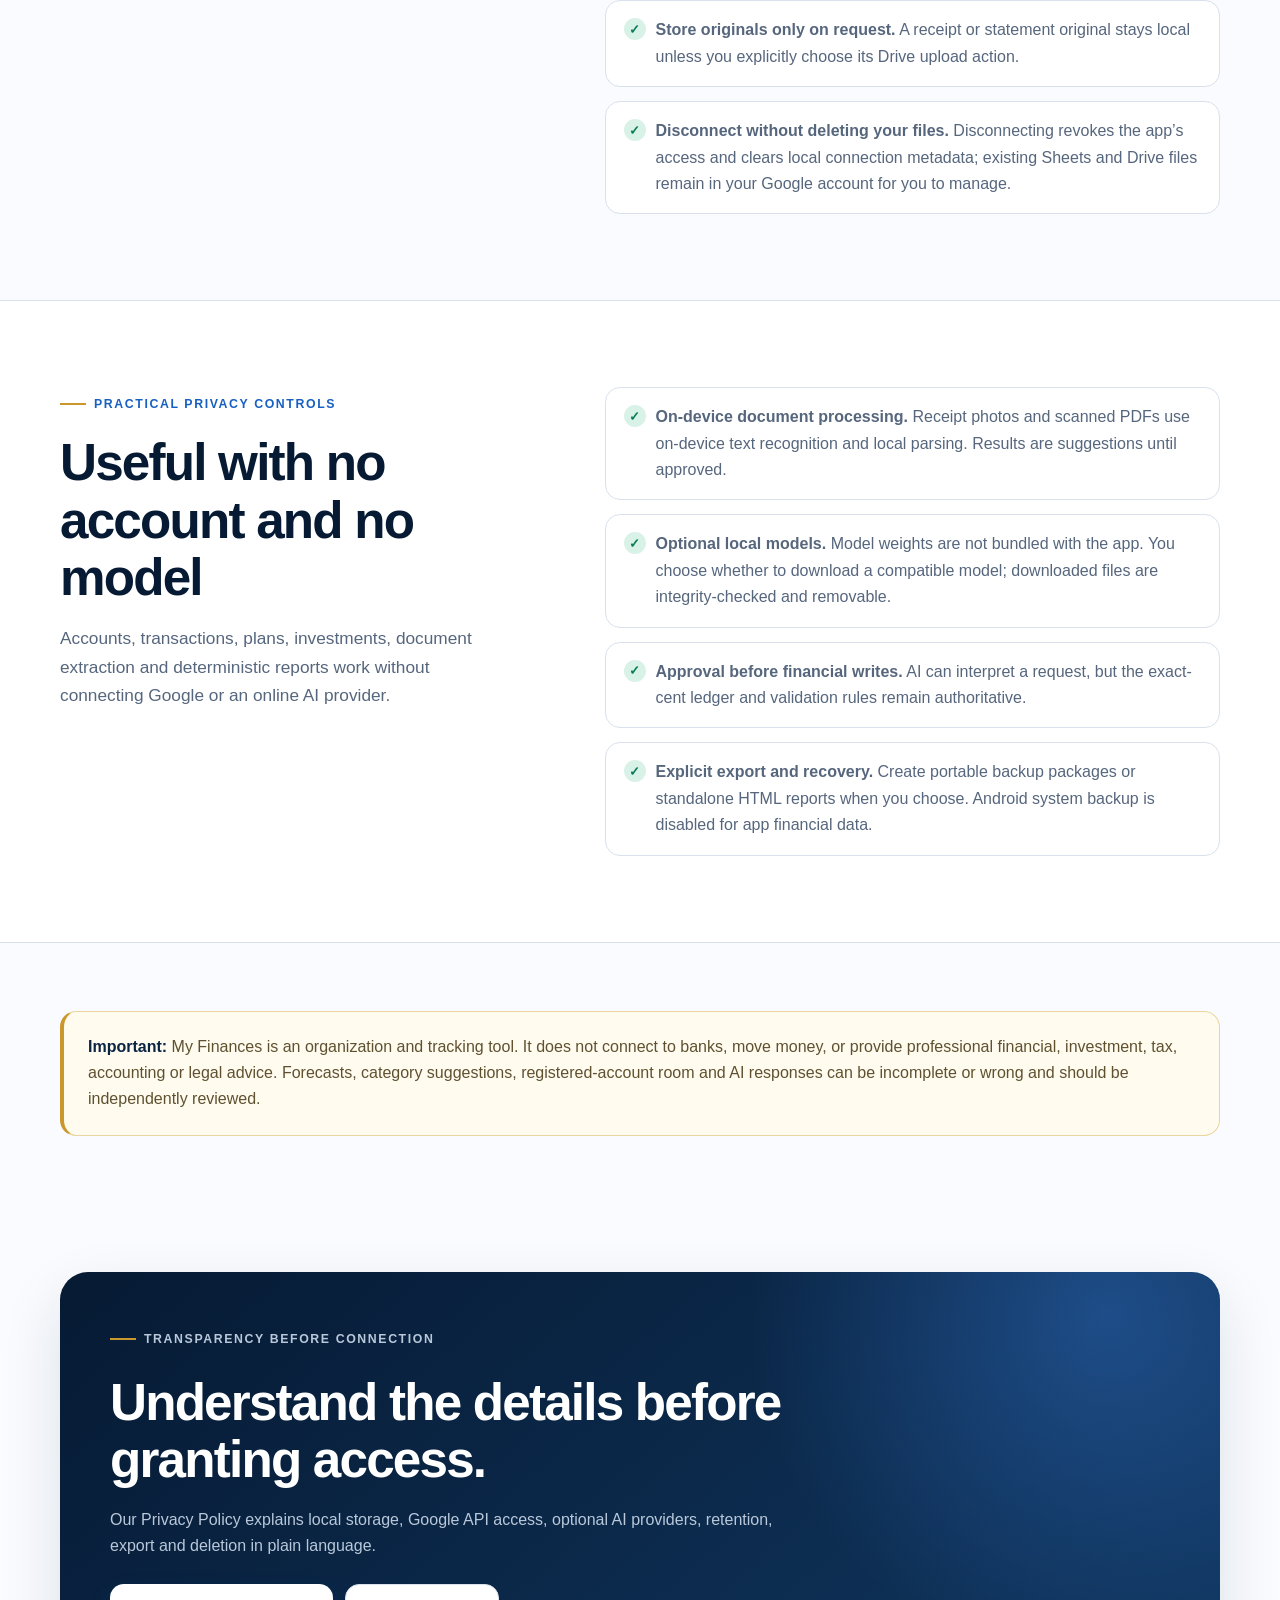
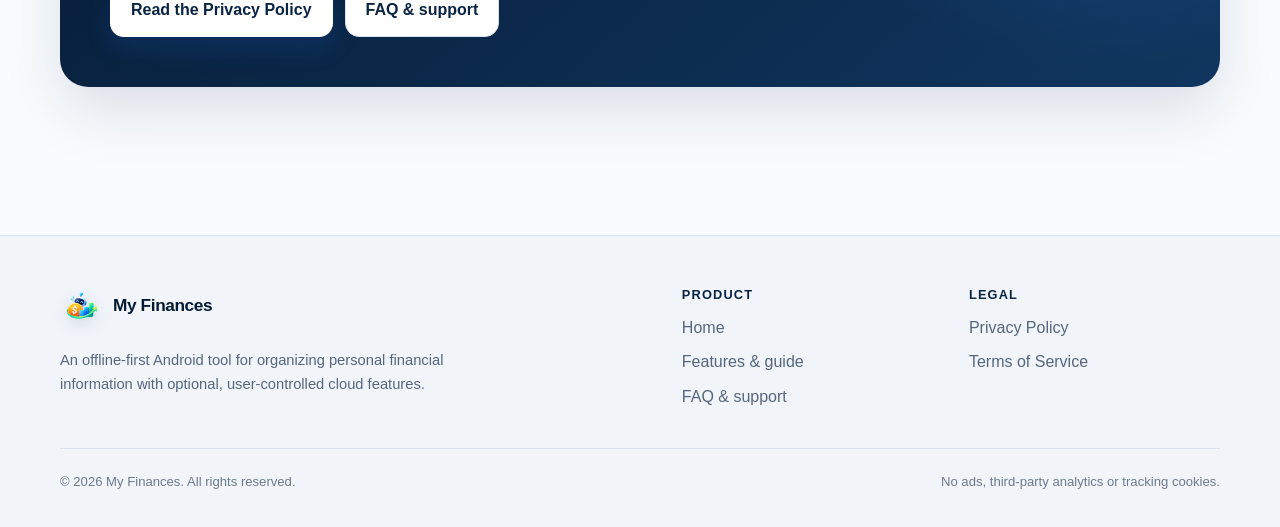
==== commit dde7ec7c: "Publish shared-path My Finances website" ====
--- a/index.html
+++ b/index.html
@@ -3,223 +3,11 @@
 <head>
   <meta charset="utf-8">
   <meta name="viewport" content="width=device-width, initial-scale=1">
-  <meta name="description" content="My Finances is an offline-first Android app for personal finance tracking, planning, investments, document imports, reports, and optional Google Drive and Sheets synchronization.">
-  <meta name="theme-color" content="#0a2444">
-  <title>My Finances — Private, practical personal finance</title>
-  <link rel="icon" type="image/png" href="assets/my-finances-logo.png?v=2">
-  <link rel="stylesheet" href="styles.css">
+  <meta http-equiv="refresh" content="0; url=myfinances/home.html">
+  <title>My Finances</title>
+  <link rel="canonical" href="https://myfinances-app.com/myfinances/home.html">
 </head>
 <body>
-  <a class="skip-link" href="#main">Skip to main content</a>
-  <header class="site-header">
-    <div class="container header-inner">
-      <a class="brand" href="index.html" aria-label="My Finances home">
-        <img src="assets/my-finances-logo.png?v=2" alt="" width="42" height="42">
-        <span>My Finances</span>
-      </a>
-      <nav class="site-nav" aria-label="Main navigation">
-        <a href="index.html" aria-current="page">Overview</a>
-        <a href="privacy.html">Privacy</a>
-        <a href="terms.html">Terms</a>
-        <a href="support.html">Support</a>
-      </nav>
-    </div>
-  </header>
-
-  <main id="main">
-    <section class="hero">
-      <div class="container hero-grid">
-        <div>
-          <p class="eyebrow">Personal finance, under your control</p>
-          <h1>A clear financial picture. Without giving up ownership.</h1>
-          <p class="hero-copy">My Finances is an offline-first Android app for tracking everyday money, planning ahead, reviewing investments, importing financial documents, and producing useful reports. Your core records live on your device; cloud features are optional and explicit.</p>
-          <div class="button-row">
-            <a class="button button-primary" href="#how-data-works">How your data works</a>
-            <a class="button button-secondary" href="privacy.html">Read the Privacy Policy</a>
-          </div>
-          <div class="trust-row" aria-label="Product principles">
-            <span class="pill">Offline-first core</span>
-            <span class="pill">Exact-cent ledger</span>
-            <span class="pill">No ads or analytics</span>
-          </div>
-        </div>
-
-        <div class="product-frame" aria-label="Illustration of the My Finances experience">
-          <div class="product-top">
-            <img class="product-logo" src="assets/my-finances-logo.png?v=2" alt="My Finances AI finance assistant logo" width="78" height="78">
-            <span class="secure-badge">Private by design</span>
-          </div>
-          <div class="dashboard-card">
-            <span class="dashboard-label">Financial overview</span>
-            <div class="dashboard-title">Your money, organized</div>
-            <div class="signal-grid">
-              <div class="signal"><strong>Accounts</strong><span>Assets and liabilities kept distinct</span></div>
-              <div class="signal"><strong>Cash flow</strong><span>Income and spending without double counting</span></div>
-              <div class="signal"><strong>Plans</strong><span>Budgets, goals and recurring activity</span></div>
-            </div>
-            <div class="trend" aria-label="Decorative six-month trend illustration">
-              <i></i><i></i><i></i><i></i><i></i><i></i>
-            </div>
-          </div>
-        </div>
-      </div>
-    </section>
-
-    <section class="section section-white" aria-labelledby="built-for-life">
-      <div class="container">
-        <div class="section-heading">
-          <p class="eyebrow">One dependable financial workspace</p>
-          <h2 id="built-for-life">Designed around real financial life</h2>
-          <p class="section-copy">My Finances separates cash, debt, transfers, investments and market movement so the dashboard remains useful without blurring fundamentally different kinds of money.</p>
-        </div>
-        <div class="feature-grid">
-          <article class="feature-card">
-            <span class="icon-box">01</span>
-            <h3>Accounts and activity</h3>
-            <p>Track chequing, savings, cash, credit cards, loans and investment accounts. Record income, expenses, transfers and card payments with exact-cent calculations and recoverable Trash.</p>
-          </article>
-          <article class="feature-card">
-            <span class="icon-box green">02</span>
-            <h3>Plans that reconcile</h3>
-            <p>Create budgets, goals, recurring entries, daily reviews and payment reminders. Expected activity stays separate from posted activity until it is actually recorded.</p>
-          </article>
-          <article class="feature-card">
-            <span class="icon-box gold">03</span>
-            <h3>Investments and currencies</h3>
-            <p>Keep contributions, withdrawals, trades, holdings, prices, foreign exchange and market growth distinct. Canadian registered-account room is presented as an estimate—not a CRA record.</p>
-          </article>
-          <article class="feature-card">
-            <span class="icon-box">04</span>
-            <h3>Reviewed document imports</h3>
-            <p>Import CSV, XLSX and PDF statements or scan receipt photos. Extraction results remain editable and nothing enters the financial ledger until you approve it.</p>
-          </article>
-          <article class="feature-card">
-            <span class="icon-box green">05</span>
-            <h3>Reports you can keep</h3>
-            <p>Generate complete overviews, spending analyses and investment reports as responsive, standalone HTML. Save report history, export files and configure local report alerts.</p>
-          </article>
-          <article class="feature-card">
-            <span class="icon-box gold">06</span>
-            <h3>A bounded finance assistant</h3>
-            <p>Ask questions, find activity or prepare supported changes. Deterministic tools calculate totals, financial writes remain reviewable, and the core app continues to work without an AI model.</p>
-          </article>
-        </div>
-      </div>
-    </section>
-
-    <section class="section section-navy" id="how-data-works" aria-labelledby="data-heading">
-      <div class="container">
-        <div class="section-heading">
-          <p class="eyebrow">Clear data boundaries</p>
-          <h2 id="data-heading">Local by default. Connected when you decide.</h2>
-          <p class="section-copy">The app does not operate a developer-controlled finance server. Features that leave the device are separated so you can understand and choose each one.</p>
-        </div>
-        <div class="data-path">
-          <article class="path-card">
-            <span class="path-number">1</span>
-            <h3>On your device</h3>
-            <p>Room-backed financial records, preferences, generated reports, receipt and statement extraction, deterministic calculations, and downloaded local AI models remain on the Android device.</p>
-          </article>
-          <article class="path-card">
-            <span class="path-number">2</span>
-            <h3>In your Google account</h3>
-            <p>If you connect Google, My Finances can create and manage its own Sheets workbook and Drive folders for structured synchronization, backups, reports and originals you explicitly upload.</p>
-          </article>
-          <article class="path-card">
-            <span class="path-number">3</span>
-            <h3>With an AI provider</h3>
-            <p>Cloud AI is off by default. If you add your own provider credential and select that provider, assistant requests and limited relevant context go directly to that provider under its terms.</p>
-          </article>
-        </div>
-      </div>
-    </section>
-
-    <section class="section" aria-labelledby="google-heading">
-      <div class="container split">
-        <div>
-          <p class="eyebrow">Optional Google connection</p>
-          <h2 id="google-heading">Why Google access may be requested</h2>
-          <p class="section-copy">Google is used only after you choose to connect it. The app requests basic account identity and the narrow <code>drive.file</code> permission—not unrestricted access to your Drive.</p>
-        </div>
-        <ul class="check-list">
-          <li><strong>Confirm the connected account.</strong> The app reads the selected account’s basic name, email address and stable Google identifier so it can show which account is connected.</li>
-          <li><strong>Synchronize readable records.</strong> The app creates or reuses a private My Finances workbook and uses stable IDs, validation and an explicit review for conflicting Sheet edits.</li>
-          <li><strong>Create recovery copies.</strong> Manual and limited automatic backup packages are stored in app-created Drive folders. Packages contain financial records and metadata, not cloud-AI keys or local model files.</li>
-          <li><strong>Store originals only on request.</strong> A receipt or statement original stays local unless you explicitly choose its Drive upload action.</li>
-          <li><strong>Disconnect without deleting your files.</strong> Disconnecting revokes the app’s access and clears local connection metadata; existing Sheets and Drive files remain in your Google account for you to manage.</li>
-        </ul>
-      </div>
-    </section>
-
-    <section class="section section-white" aria-labelledby="private-tools">
-      <div class="container split">
-        <div>
-          <p class="eyebrow">Practical privacy controls</p>
-          <h2 id="private-tools">Useful with no account and no model</h2>
-          <p class="section-copy">Accounts, transactions, plans, investments, document extraction and deterministic reports work without connecting Google or an online AI provider.</p>
-        </div>
-        <div>
-          <ul class="check-list">
-            <li><strong>On-device document processing.</strong> Receipt photos and scanned PDFs use on-device text recognition and local parsing. Results are suggestions until approved.</li>
-            <li><strong>Optional local models.</strong> Model weights are not bundled with the app. You choose whether to download a compatible model; downloaded files are integrity-checked and removable.</li>
-            <li><strong>Approval before financial writes.</strong> AI can interpret a request, but the exact-cent ledger and validation rules remain authoritative.</li>
-            <li><strong>Explicit export and recovery.</strong> Create portable backup packages or standalone HTML reports when you choose. Android system backup is disabled for app financial data.</li>
-          </ul>
-        </div>
-      </div>
-    </section>
-
-    <section class="section-tight">
-      <div class="container">
-        <div class="notice">
-          <strong>Important:</strong> My Finances is an organization and tracking tool. It does not connect to banks, move money, or provide professional financial, investment, tax, accounting or legal advice. Forecasts, category suggestions, registered-account room and AI responses can be incomplete or wrong and should be independently reviewed.
-        </div>
-      </div>
-    </section>
-
-    <section class="section-tight">
-      <div class="container cta">
-        <p class="eyebrow">Transparency before connection</p>
-        <h2>Understand the details before granting access.</h2>
-        <p>Our Privacy Policy explains local storage, Google API access, optional AI providers, retention, export and deletion in plain language.</p>
-        <div class="button-row">
-          <a class="button button-primary" href="privacy.html">Read the Privacy Policy</a>
-          <a class="button button-secondary" href="support.html">Contact support</a>
-        </div>
-      </div>
-    </section>
-  </main>
-
-  <footer class="site-footer">
-    <div class="container">
-      <div class="footer-grid">
-        <div>
-          <a class="brand" href="index.html">
-            <img src="assets/my-finances-logo.png?v=2" alt="" width="42" height="42">
-            <span>My Finances</span>
-          </a>
-          <p class="footer-copy">An offline-first Android tool for organizing personal financial information with optional, user-controlled cloud features.</p>
-        </div>
-        <div>
-          <p class="footer-heading">Product</p>
-          <div class="footer-links">
-            <a href="index.html">Overview</a>
-            <a href="support.html">Support</a>
-          </div>
-        </div>
-        <div>
-          <p class="footer-heading">Legal</p>
-          <div class="footer-links">
-            <a href="privacy.html">Privacy Policy</a>
-            <a href="terms.html">Terms of Service</a>
-          </div>
-        </div>
-      </div>
-      <div class="footer-bottom">
-        <span>© 2026 My Finances. All rights reserved.</span>
-        <span>No ads, third-party analytics or tracking cookies.</span>
-      </div>
-    </div>
-  </footer>
+  <p>Continue to the <a href="myfinances/home.html">My Finances homepage</a>.</p>
 </body>
 </html>
